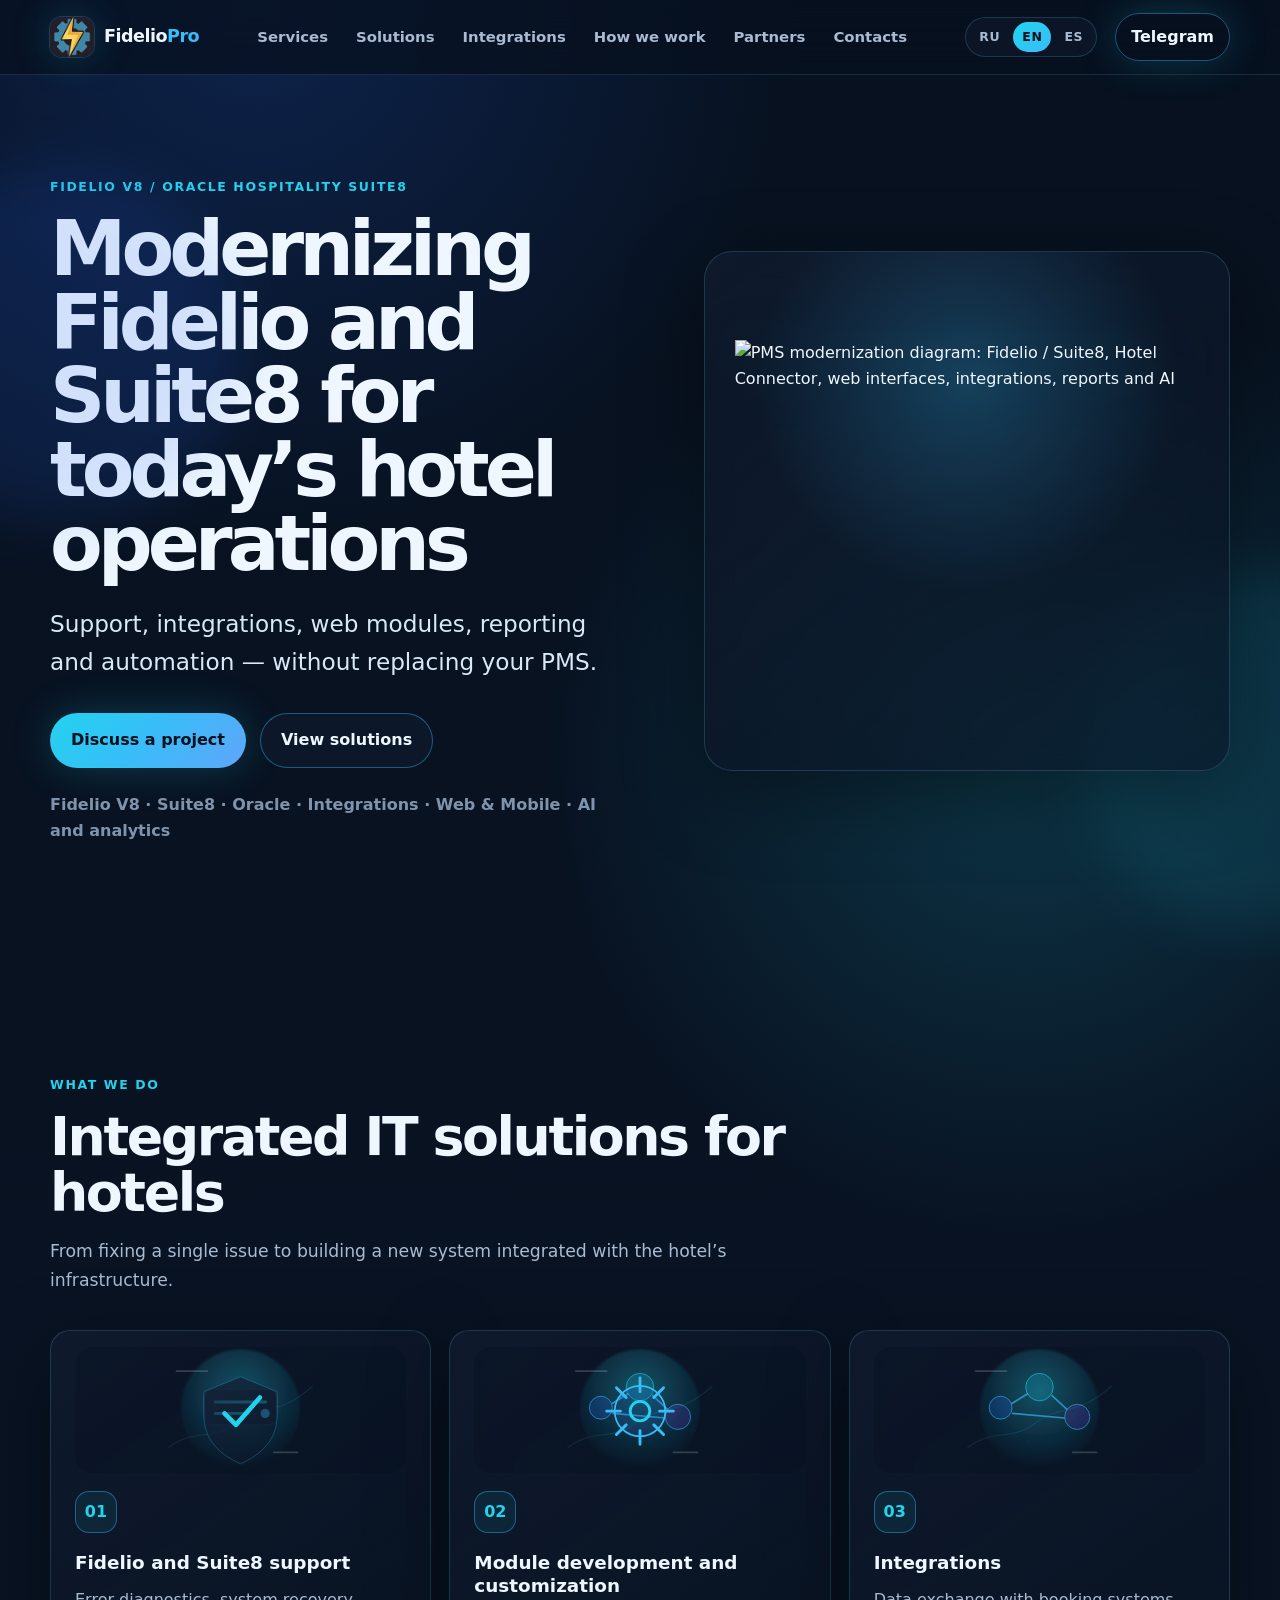
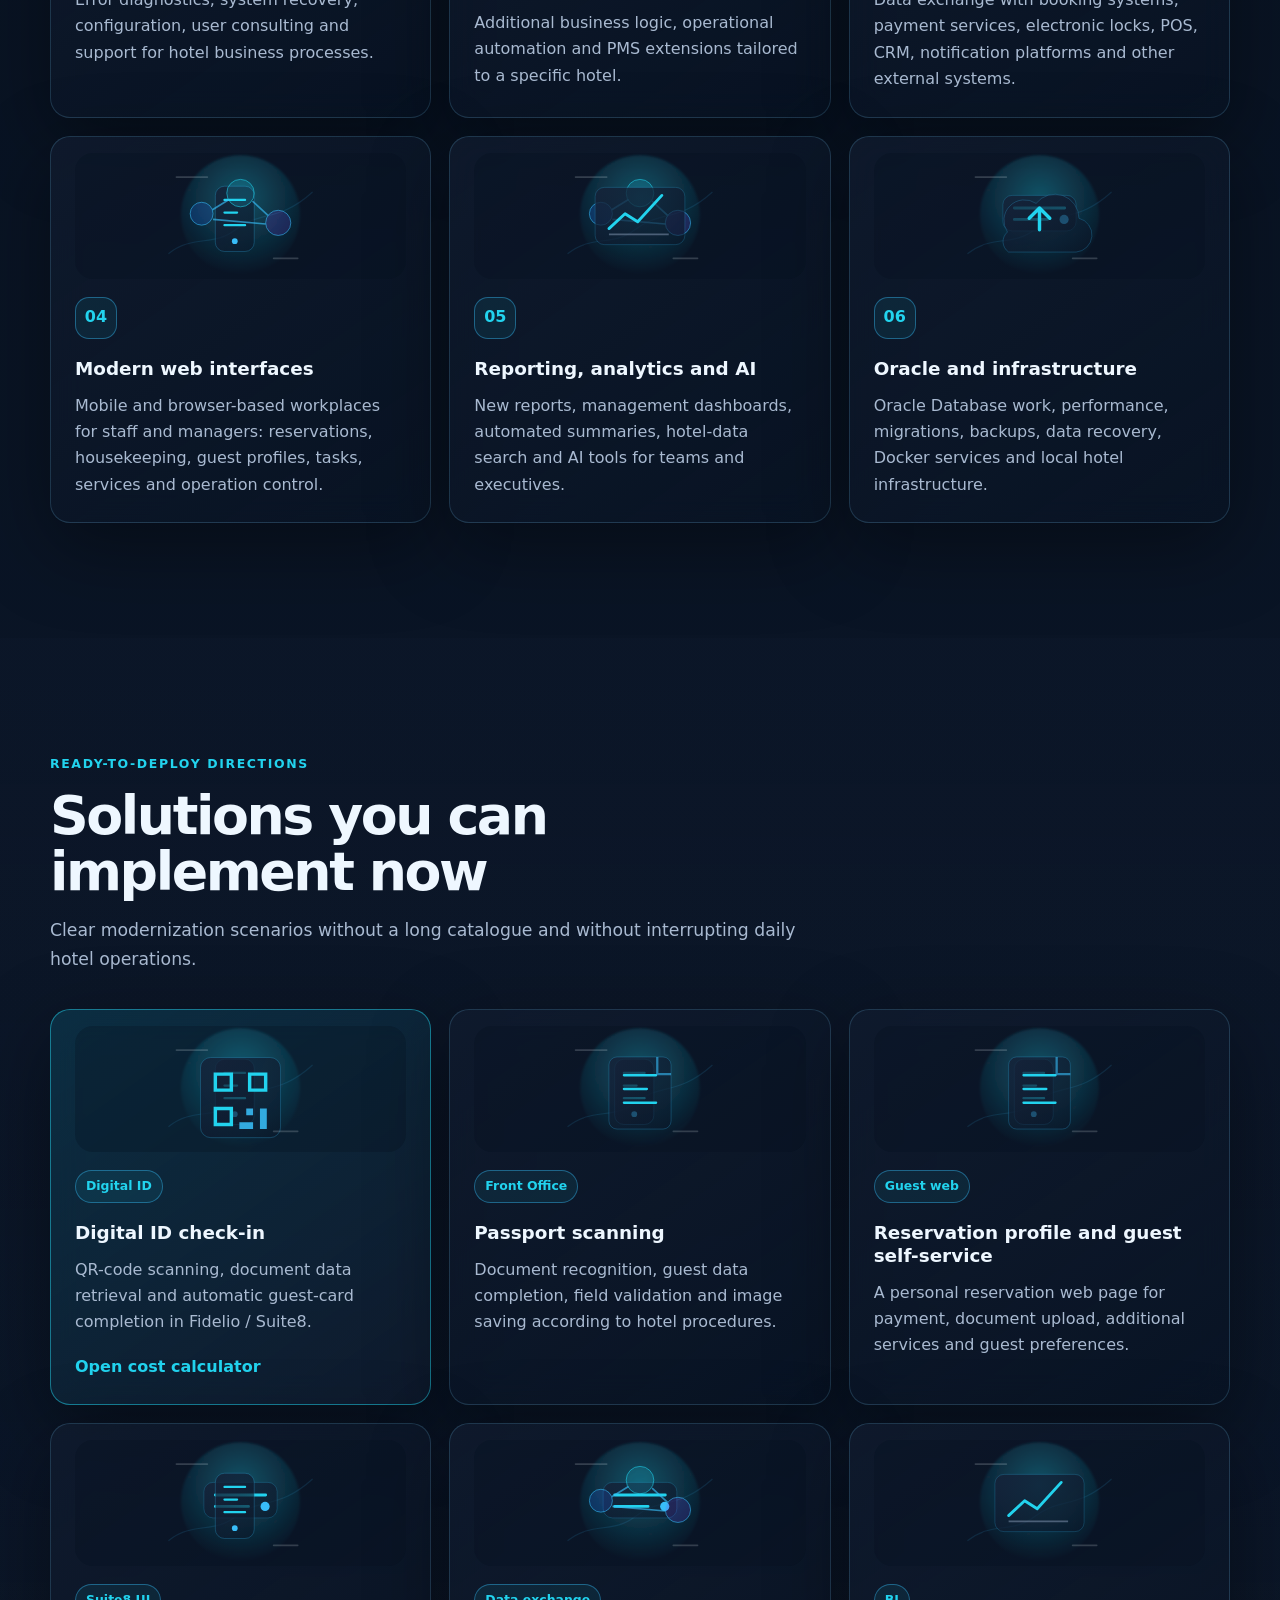
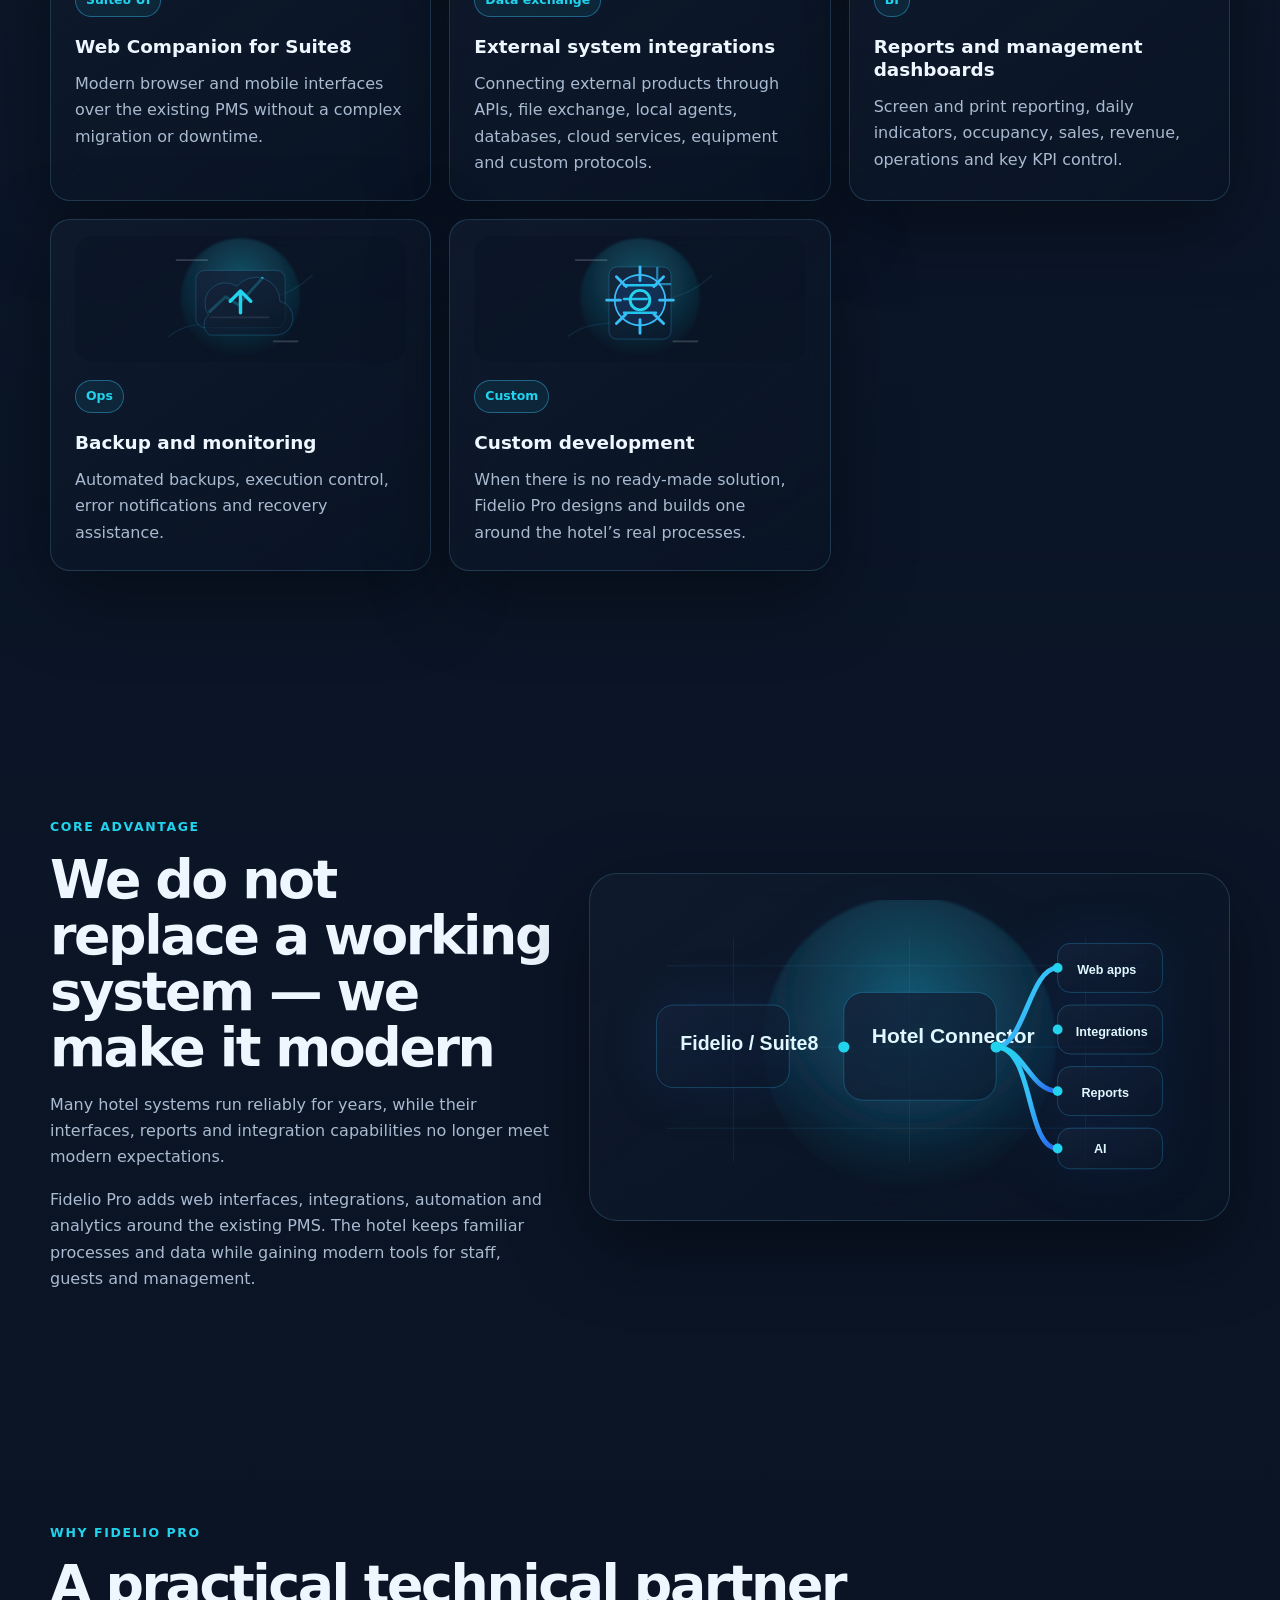
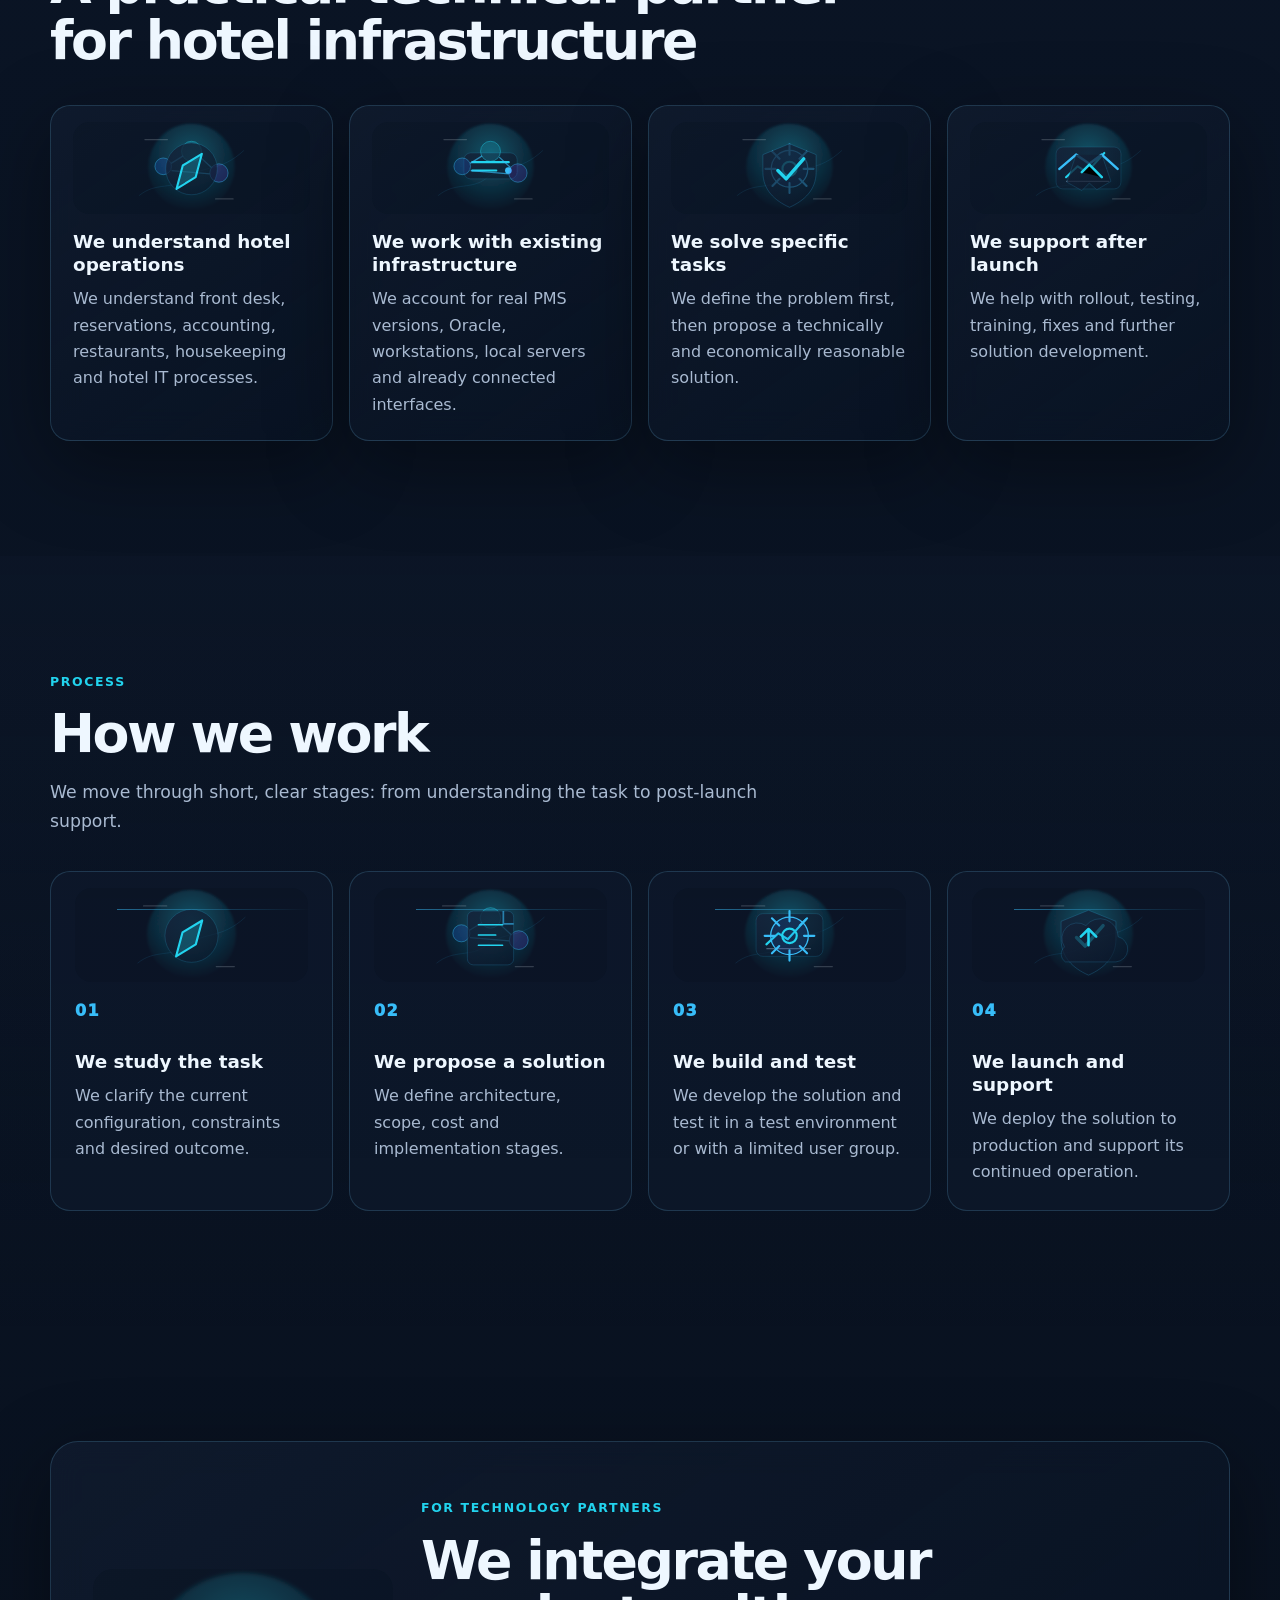
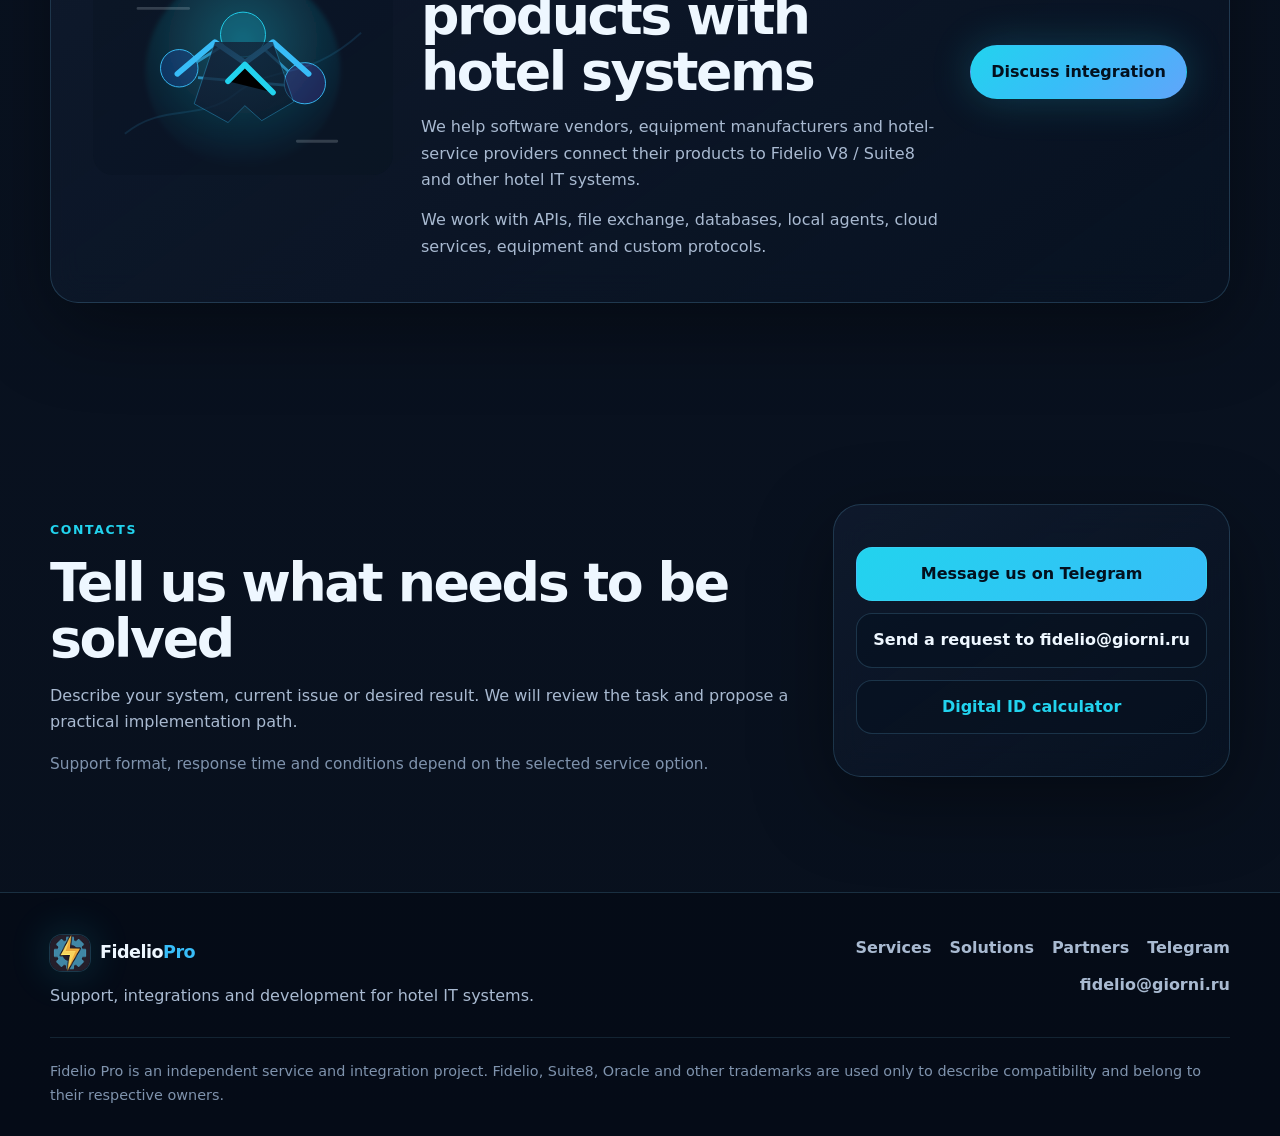
==== static/website/en/index.html @ 7b5b690b "Release landing page v2" ====
<!DOCTYPE html>
<html lang="en">
<head>
  <meta charset="UTF-8" />
  <meta name="viewport" content="width=device-width, initial-scale=1.0" />
  <title>Fidelio Pro — Fidelio V8 and Suite8 Support, Integrations and Development</title>
  <meta name="description" content="Support and modernization for Fidelio V8 and Suite8: integrations, web modules, reporting, automation, Oracle, backups and AI solutions for hotels." />
  <meta name="theme-color" content="#07111f" />
  <meta property="og:type" content="website" />
  <meta property="og:title" content="Fidelio Pro — Fidelio V8 and Suite8 Support, Integrations and Development" />
  <meta property="og:description" content="Modernizing Fidelio and Suite8 for today’s hotel operations without replacing your PMS." />
  <meta property="og:url" content="https://fidelio.pro/en/" />
  <meta property="og:locale" content="en_US" />
  <link rel="canonical" href="https://fidelio.pro/en/" />
  <link rel="alternate" hreflang="ru" href="https://fidelio.pro/ru/" />
  <link rel="alternate" hreflang="en" href="https://fidelio.pro/en/" />
  <link rel="alternate" hreflang="es" href="https://fidelio.pro/es/" />
  <link rel="alternate" hreflang="x-default" href="https://fidelio.pro/" />
  <link rel="shortcut icon" href="../img/favicon.ico" type="image/x-icon" />
  <link rel="icon" href="../images/logo-100x89.png" type="image/png" />
  <link rel="stylesheet" href="../css/landing-v2.css" />
</head>
<body>
  <a class="skip-link" href="#main">Skip to content</a>

  <header class="site-header" data-site-header>
    <div class="container header-inner">
      <a class="brand" href="#top" aria-label="Fidelio Pro — go to hero section">
        <img class="brand-logo" src="../images/logo-100x89.png" alt="Fidelio Pro" width="44" height="40" />
        <span class="brand-text">Fidelio<span>Pro</span></span>
      </a>
      <button class="nav-toggle" type="button" aria-label="Open menu" aria-expanded="false" aria-controls="main-nav" data-nav-toggle>
        <span></span><span></span><span></span>
      </button>
      <nav class="main-nav" id="main-nav" data-main-nav aria-label="Main navigation">
        <a href="#services">Services</a>
        <a href="#solutions">Solutions</a>
        <a href="#integrations">Integrations</a>
        <a href="#workflow">How we work</a>
        <a href="#partners">Partners</a>
        <a href="#contacts">Contacts</a>
      </nav>
      <nav class="language-switcher" aria-label="Language selection"><a href="../ru/" hreflang="ru" lang="ru">RU</a><a href="../en/" hreflang="en" lang="en" aria-current="page">EN</a><a href="../es/" hreflang="es" lang="es">ES</a></nav>
      <a class="header-cta" href="https://t.me/fideliopro" target="_blank" rel="noopener">Telegram</a>
    </div>
  </header>

  <main id="main">
    <section class="hero section" id="top" aria-labelledby="hero-title">
      <div class="hero-orb hero-orb-a" aria-hidden="true"></div>
      <div class="hero-orb hero-orb-b" aria-hidden="true"></div>
      <div class="container hero-grid">
        <div class="hero-copy">
          <p class="eyebrow">Fidelio V8 / Oracle Hospitality Suite8</p>
          <h1 id="hero-title">Modernizing Fidelio and Suite8 for today’s hotel operations</h1>
          <p class="hero-subtitle">Support, integrations, web modules, reporting and automation — without replacing your PMS.</p>
          <div class="hero-actions" aria-label="Discuss a project">
            <a class="btn btn-primary" href="#contacts">Discuss a project</a>
            <a class="btn btn-secondary" href="#solutions">View solutions</a>
          </div>
          <p class="hero-stack">Fidelio V8 · Suite8 · Oracle · Integrations · Web &amp; Mobile · AI and analytics</p>
        </div>
        <div class="hero-panel visual-panel">
          <img class="hero-illustration" src="../images/landing-v2/hero-system.svg" alt="PMS modernization diagram: Fidelio / Suite8, Hotel Connector, web interfaces, integrations, reports and AI" width="760" height="560" decoding="async" fetchpriority="high" />
        </div>
      </div>
    </section>

    <section class="section" id="services" aria-labelledby="services-title">
      <div class="container">
        <div class="section-heading">
          <p class="eyebrow">What we do</p>
          <h2 id="services-title">Integrated IT solutions for hotels</h2>
          <p>From fixing a single issue to building a new system integrated with the hotel’s infrastructure.</p>
        </div>
        <div class="card-grid services-grid">
          <article class="card"><img class="card-visual" src="../images/landing-v2/service-support.svg" alt="Fidelio / Suite8 diagnostics and support" width="320" height="220" loading="lazy" decoding="async" /><span class="card-icon">01</span><h3>Fidelio and Suite8 support</h3><p>Error diagnostics, system recovery, configuration, user consulting and support for hotel business processes.</p></article>
          <article class="card"><img class="card-visual" src="../images/landing-v2/service-modules.svg" alt="Additional business logic and automation" width="320" height="220" loading="lazy" decoding="async" /><span class="card-icon">02</span><h3>Module development and customization</h3><p>Additional business logic, operational automation and PMS extensions tailored to a specific hotel.</p></article>
          <article class="card"><img class="card-visual" src="../images/landing-v2/service-integrations.svg" alt="Data exchange with external systems" width="320" height="220" loading="lazy" decoding="async" /><span class="card-icon">03</span><h3>Integrations</h3><p>Data exchange with booking systems, payment services, electronic locks, POS, CRM, notification platforms and other external systems.</p></article>
          <article class="card"><img class="card-visual" src="../images/landing-v2/service-web-interfaces.svg" alt="Mobile and browser-based workplaces" width="320" height="220" loading="lazy" decoding="async" /><span class="card-icon">04</span><h3>Modern web interfaces</h3><p>Mobile and browser-based workplaces for staff and managers: reservations, housekeeping, guest profiles, tasks, services and operation control.</p></article>
          <article class="card"><img class="card-visual" src="../images/landing-v2/service-analytics-ai.svg" alt="Dashboards and AI tools" width="320" height="220" loading="lazy" decoding="async" /><span class="card-icon">05</span><h3>Reporting, analytics and AI</h3><p>New reports, management dashboards, automated summaries, hotel-data search and AI tools for teams and executives.</p></article>
          <article class="card"><img class="card-visual" src="../images/landing-v2/service-oracle-infra.svg" alt="Oracle Database, backup and infrastructure" width="320" height="220" loading="lazy" decoding="async" /><span class="card-icon">06</span><h3>Oracle and infrastructure</h3><p>Oracle Database work, performance, migrations, backups, data recovery, Docker services and local hotel infrastructure.</p></article>
        </div>
      </div>
    </section>

    <section class="section section-alt" id="solutions" aria-labelledby="solutions-title">
      <div class="container">
        <div class="section-heading">
          <p class="eyebrow">Ready-to-deploy directions</p>
          <h2 id="solutions-title">Solutions you can implement now</h2>
          <p>Clear modernization scenarios without a long catalogue and without interrupting daily hotel operations.</p>
        </div>
        <div class="card-grid solutions-grid">
          <article class="card solution featured"><img class="card-visual" src="../images/landing-v2/solution-digital-id.svg" alt="Digital ID check-in via QR code" width="320" height="220" loading="lazy" decoding="async" /><span class="pill">Digital ID</span><h3>Digital ID check-in</h3><p>QR-code scanning, document data retrieval and automatic guest-card completion in Fidelio / Suite8.</p><a class="card-link" href="../digital-id-calculator.html">Open cost calculator</a></article>
          <article class="card solution"><img class="card-visual" src="../images/landing-v2/solution-passport-scan.svg" alt="Guest document scanning and recognition" width="320" height="220" loading="lazy" decoding="async" /><span class="pill">Front Office</span><h3>Passport scanning</h3><p>Document recognition, guest data completion, field validation and image saving according to hotel procedures.</p></article>
          <article class="card solution"><img class="card-visual" src="../images/landing-v2/solution-reservation-profile.svg" alt="Reservation profile and guest self-service" width="320" height="220" loading="lazy" decoding="async" /><span class="pill">Guest web</span><h3>Reservation profile and guest self-service</h3><p>A personal reservation web page for payment, document upload, additional services and guest preferences.</p></article>
          <article class="card solution"><img class="card-visual" src="../images/landing-v2/solution-web-companion.svg" alt="Web Companion over the existing PMS" width="320" height="220" loading="lazy" decoding="async" /><span class="pill">Suite8 UI</span><h3>Web Companion for Suite8</h3><p>Modern browser and mobile interfaces over the existing PMS without a complex migration or downtime.</p></article>
          <article class="card solution" id="integrations"><img class="card-visual" src="../images/landing-v2/solution-integrations.svg" alt="Integration hub for external systems" width="320" height="220" loading="lazy" decoding="async" /><span class="pill">Data exchange</span><h3>External system integrations</h3><p>Connecting external products through APIs, file exchange, local agents, databases, cloud services, equipment and custom protocols.</p></article>
          <article class="card solution"><img class="card-visual" src="../images/landing-v2/solution-reports-dashboards.svg" alt="Reports and management dashboards" width="320" height="220" loading="lazy" decoding="async" /><span class="pill">BI</span><h3>Reports and management dashboards</h3><p>Screen and print reporting, daily indicators, occupancy, sales, revenue, operations and key KPI control.</p></article>
          <article class="card solution"><img class="card-visual" src="../images/landing-v2/solution-backup-monitoring.svg" alt="Backup and monitoring" width="320" height="220" loading="lazy" decoding="async" /><span class="pill">Ops</span><h3>Backup and monitoring</h3><p>Automated backups, execution control, error notifications and recovery assistance.</p></article>
          <article class="card solution"><img class="card-visual" src="../images/landing-v2/solution-custom-development.svg" alt="Custom development for hotel workflows" width="320" height="220" loading="lazy" decoding="async" /><span class="pill">Custom</span><h3>Custom development</h3><p>When there is no ready-made solution, Fidelio Pro designs and builds one around the hotel’s real processes.</p></article>
        </div>
      </div>
    </section>

    <section class="section architecture" aria-labelledby="architecture-title">
      <div class="container architecture-grid">
        <div>
          <p class="eyebrow">Core advantage</p>
          <h2 id="architecture-title">We do not replace a working system — we make it modern</h2>
          <p>Many hotel systems run reliably for years, while their interfaces, reports and integration capabilities no longer meet modern expectations.</p>
          <p>Fidelio Pro adds web interfaces, integrations, automation and analytics around the existing PMS. The hotel keeps familiar processes and data while gaining modern tools for staff, guests and management.</p>
        </div>
        <div class="architecture-flow visual-panel">
          <img class="architecture-illustration" src="../images/landing-v2/architecture-modernization.svg" alt="Architecture: Fidelio / Suite8 → Hotel Connector → web applications, integrations, reports and AI" width="840" height="420" loading="lazy" decoding="async" />
        </div>
      </div>
    </section>

    <section class="section" id="why" aria-labelledby="why-title">
      <div class="container">
        <div class="section-heading compact"><p class="eyebrow">Why Fidelio Pro</p><h2 id="why-title">A practical technical partner for hotel infrastructure</h2></div>
        <div class="quad-grid">
          <article class="mini-card"><img class="mini-card-visual" src="../images/landing-v2/advantage-hospitality-processes.svg" alt="Knowledge of hotel operations" width="320" height="220" loading="lazy" decoding="async" /><h3>We understand hotel operations</h3><p>We understand front desk, reservations, accounting, restaurants, housekeeping and hotel IT processes.</p></article>
          <article class="mini-card"><img class="mini-card-visual" src="../images/landing-v2/advantage-existing-infrastructure.svg" alt="Work with existing infrastructure" width="320" height="220" loading="lazy" decoding="async" /><h3>We work with existing infrastructure</h3><p>We account for real PMS versions, Oracle, workstations, local servers and already connected interfaces.</p></article>
          <article class="mini-card"><img class="mini-card-visual" src="../images/landing-v2/advantage-practical-solutions.svg" alt="Practical technical solutions" width="320" height="220" loading="lazy" decoding="async" /><h3>We solve specific tasks</h3><p>We define the problem first, then propose a technically and economically reasonable solution.</p></article>
          <article class="mini-card"><img class="mini-card-visual" src="../images/landing-v2/advantage-after-launch-support.svg" alt="Post-launch support" width="320" height="220" loading="lazy" decoding="async" /><h3>We support after launch</h3><p>We help with rollout, testing, training, fixes and further solution development.</p></article>
        </div>
      </div>
    </section>

    <section class="section section-alt" id="workflow" aria-labelledby="workflow-title">
      <div class="container">
        <div class="section-heading"><p class="eyebrow">Process</p><h2 id="workflow-title">How we work</h2><p>We move through short, clear stages: from understanding the task to post-launch support.</p></div>
        <ol class="steps-list">
          <li><img class="step-visual" src="../images/landing-v2/workflow-discovery.svg" alt="Discovery and constraints review" width="320" height="220" loading="lazy" decoding="async" /><span>01</span><h3>We study the task</h3><p>We clarify the current configuration, constraints and desired outcome.</p></li>
          <li><img class="step-visual" src="../images/landing-v2/workflow-solution-design.svg" alt="Architecture and proposal preparation" width="320" height="220" loading="lazy" decoding="async" /><span>02</span><h3>We propose a solution</h3><p>We define architecture, scope, cost and implementation stages.</p></li>
          <li><img class="step-visual" src="../images/landing-v2/workflow-development-testing.svg" alt="Solution development and testing" width="320" height="220" loading="lazy" decoding="async" /><span>03</span><h3>We build and test</h3><p>We develop the solution and test it in a test environment or with a limited user group.</p></li>
          <li><img class="step-visual" src="../images/landing-v2/workflow-launch-support.svg" alt="Launch and continued support" width="320" height="220" loading="lazy" decoding="async" /><span>04</span><h3>We launch and support</h3><p>We deploy the solution to production and support its continued operation.</p></li>
        </ol>
      </div>
    </section>

    <section class="section partners" id="partners" aria-labelledby="partners-title">
      <div class="container partners-card">
        <img class="partners-visual" src="../images/landing-v2/partners-integration.svg" alt="Partner product integration with hotel systems" width="320" height="220" loading="lazy" decoding="async" />
        <div>
          <p class="eyebrow">For technology partners</p>
          <h2 id="partners-title">We integrate your products with hotel systems</h2>
          <p>We help software vendors, equipment manufacturers and hotel-service providers connect their products to Fidelio V8 / Suite8 and other hotel IT systems.</p>
          <p>We work with APIs, file exchange, databases, local agents, cloud services, equipment and custom protocols.</p>
        </div>
        <a class="btn btn-primary" href="#contacts">Discuss integration</a>
      </div>
    </section>

    <section class="section final-cta" id="contacts" aria-labelledby="contacts-title">
      <div class="container contact-grid">
        <div>
          <p class="eyebrow">Contacts</p>
          <h2 id="contacts-title">Tell us what needs to be solved</h2>
          <p>Describe your system, current issue or desired result. We will review the task and propose a practical implementation path.</p>
          <p class="support-note">Support format, response time and conditions depend on the selected service option.</p>
        </div>
        <div class="contact-card" aria-label="Contacts">
          <a class="contact-link primary" href="https://t.me/fideliopro" target="_blank" rel="noopener">Message us on Telegram</a>
          <a class="contact-link" href="mailto:fidelio@giorni.ru">Send a request to fidelio@giorni.ru</a>
          <a class="contact-link muted" href="../digital-id-calculator.html">Digital ID calculator</a>
        </div>
      </div>
    </section>
  </main>

  <footer class="site-footer">
    <div class="container footer-grid">
      <div>
        <a class="brand footer-brand" href="#top" aria-label="Fidelio Pro — go to hero section">
          <img class="brand-logo" src="../images/logo-100x89.png" alt="Fidelio Pro" width="40" height="36" />
          <span class="brand-text">Fidelio<span>Pro</span></span>
        </a>
        <p>Support, integrations and development for hotel IT systems.</p>
      </div>
      <div class="footer-links">
        <a href="#services">Services</a>
        <a href="#solutions">Solutions</a>
        <a href="#partners">Partners</a>
        <a href="https://t.me/fideliopro" target="_blank" rel="noopener">Telegram</a>
        <a href="mailto:fidelio@giorni.ru">fidelio@giorni.ru</a>
      </div>
    </div>
    <div class="container legal">
      <p>Fidelio Pro is an independent service and integration project. Fidelio, Suite8, Oracle and other trademarks are used only to describe compatibility and belong to their respective owners.</p>
    </div>
  </footer>

  <script src="../js/landing-v2.js" defer></script>
</body>
</html>
---- static/website/css/landing-v2.css ----
/* Fidelio Pro Landing V2 dark corporate design system.
   Usage: link css/landing-v2.css from static/website/index.html; use .section, .card, .btn and header classes for the RU landing; pair with js/landing-v2.js only for mobile navigation state. */
:root {
  --bg: #07111f;
  --bg-2: #0b1628;
  --bg-3: #101b2e;
  --surface: rgba(16, 27, 46, 0.76);
  --surface-strong: rgba(21, 35, 58, 0.92);
  --line: rgba(125, 211, 252, 0.18);
  --line-strong: rgba(56, 189, 248, 0.42);
  --text: #eef7ff;
  --muted: #a9bad1;
  --muted-2: #7f93ad;
  --cyan: #38bdf8;
  --teal: #22d3ee;
  --blue: #2563eb;
  --violet: #7c3aed;
  --shadow: 0 24px 80px rgba(0, 0, 0, 0.38);
  --glow: 0 0 42px rgba(34, 211, 238, 0.22);
  --radius-lg: 28px;
  --radius-md: 20px;
  --radius-sm: 14px;
  --container: 1180px;
  color-scheme: dark;
}

* { box-sizing: border-box; }
html { scroll-behavior: smooth; overflow-x: hidden; }
body {
  margin: 0;
  min-width: 320px;
  overflow-x: hidden;
  font-family: Inter, ui-sans-serif, system-ui, -apple-system, BlinkMacSystemFont, "Segoe UI", sans-serif;
  color: var(--text);
  background:
    radial-gradient(circle at 20% 0%, rgba(37, 99, 235, 0.22), transparent 34rem),
    radial-gradient(circle at 80% 10%, rgba(34, 211, 238, 0.18), transparent 30rem),
    linear-gradient(180deg, var(--bg) 0%, var(--bg-2) 44%, #08101d 100%);
  line-height: 1.65;
}
body.nav-open { overflow: hidden; }
a { color: inherit; }
img { max-width: 100%; height: auto; }
.container { width: min(100% - 32px, var(--container)); margin-inline: auto; }
.skip-link { position: absolute; left: 16px; top: -80px; z-index: 100; padding: 10px 14px; border-radius: 10px; background: var(--cyan); color: #06111f; font-weight: 800; transition: top .2s ease; }
.skip-link:focus { top: 14px; }

.site-header {
  position: sticky; top: 0; z-index: 50;
  border-bottom: 1px solid rgba(125, 211, 252, 0.14);
  background: rgba(7, 17, 31, 0.76);
  backdrop-filter: blur(18px);
}
.header-inner { min-height: 74px; display: flex; align-items: center; gap: 18px; }
.brand { display: inline-flex; align-items: center; gap: 10px; text-decoration: none; min-width: max-content; }
.brand-logo { border-radius: 12px; object-fit: cover; box-shadow: 0 0 0 1px var(--line), var(--glow); }
.brand-text { font-weight: 900; letter-spacing: -0.03em; font-size: 1.1rem; }
.brand-text span { color: var(--cyan); }
.main-nav { display: flex; align-items: center; justify-content: center; gap: 6px; flex: 1; }
.main-nav a { padding: 9px 11px; border-radius: 999px; color: var(--muted); text-decoration: none; font-size: .93rem; font-weight: 650; transition: color .2s ease, background .2s ease; }
.main-nav a:hover, .main-nav a:focus-visible { color: var(--text); background: rgba(56, 189, 248, .11); outline: none; }
.header-cta { padding: 10px 15px; border: 1px solid var(--line-strong); border-radius: 999px; text-decoration: none; color: var(--text); font-weight: 800; box-shadow: var(--glow); }

.language-switcher {
  display: inline-flex;
  align-items: center;
  gap: 4px;
  padding: 4px;
  border: 1px solid var(--line);
  border-radius: 999px;
  background: rgba(16, 27, 46, .58);
}
.language-switcher a {
  display: inline-flex;
  align-items: center;
  justify-content: center;
  min-width: 34px;
  min-height: 30px;
  padding: 5px 9px;
  border-radius: 999px;
  color: var(--muted);
  text-decoration: none;
  font-size: .78rem;
  font-weight: 900;
  letter-spacing: .05em;
}
.language-switcher a:hover,
.language-switcher a:focus-visible {
  color: var(--text);
  background: rgba(56, 189, 248, .12);
  outline: none;
}
.language-switcher a[aria-current="page"] {
  color: #03101e;
  background: linear-gradient(135deg, var(--teal), var(--cyan));
}

.nav-toggle { display: none; width: 44px; height: 44px; border: 1px solid var(--line); border-radius: 14px; background: rgba(16, 27, 46, .84); color: var(--text); padding: 10px; }
.nav-toggle span { display: block; height: 2px; margin: 5px 0; background: currentColor; border-radius: 2px; transition: transform .2s ease, opacity .2s ease; }
.nav-toggle[aria-expanded="true"] span:nth-child(1) { transform: translateY(7px) rotate(45deg); }
.nav-toggle[aria-expanded="true"] span:nth-child(2) { opacity: 0; }
.nav-toggle[aria-expanded="true"] span:nth-child(3) { transform: translateY(-7px) rotate(-45deg); }

.section { position: relative; padding: clamp(72px, 9vw, 128px) 0; }
.section-alt { background: linear-gradient(180deg, rgba(16, 27, 46, .32), rgba(7, 17, 31, .08)); }
.hero { min-height: calc(100vh - 74px); display: grid; align-items: center; padding-top: clamp(76px, 8vw, 132px); overflow: hidden; }
.hero-grid { display: grid; grid-template-columns: minmax(0, 1.05fr) minmax(320px, .95fr); gap: clamp(34px, 6vw, 72px); align-items: center; }
.hero-orb { position: absolute; width: 360px; height: 360px; border-radius: 50%; filter: blur(28px); opacity: .42; pointer-events: none; }
.hero-orb-a { top: 90px; left: -120px; background: rgba(37, 99, 235, .35); }
.hero-orb-b { right: -160px; bottom: 30px; background: rgba(34, 211, 238, .25); }
.eyebrow { margin: 0 0 14px; color: var(--teal); text-transform: uppercase; letter-spacing: .13em; font-size: .78rem; font-weight: 900; }
h1, h2, h3, p { overflow-wrap: anywhere; }
h1 { margin: 0; font-size: clamp(2.35rem, 6vw, 5.7rem); line-height: .96; letter-spacing: -0.065em; max-width: 850px; }
h2 { margin: 0; font-size: clamp(2rem, 4.2vw, 3.65rem); line-height: 1.04; letter-spacing: -0.045em; }
h3 { margin: 0; font-size: 1.15rem; line-height: 1.25; }
p { color: var(--muted); margin: 0; }
.hero-subtitle { margin-top: 24px; font-size: clamp(1.08rem, 2.1vw, 1.45rem); max-width: 760px; color: #d9e8f7; }
.hero-actions { display: flex; flex-wrap: wrap; gap: 14px; margin-top: 32px; }
.btn { display: inline-flex; align-items: center; justify-content: center; min-height: 50px; padding: 13px 20px; border-radius: 999px; border: 1px solid transparent; text-decoration: none; font-weight: 900; transition: transform .2s ease, border-color .2s ease, background .2s ease; }
.btn:hover, .btn:focus-visible { transform: translateY(-2px); outline: none; }
.btn-primary { color: #03101e; background: linear-gradient(135deg, var(--teal), var(--cyan) 48%, #60a5fa); box-shadow: var(--glow); }
.btn-secondary { color: var(--text); background: rgba(16, 27, 46, .66); border-color: var(--line-strong); }
.hero-stack { margin-top: 24px; color: var(--muted-2); font-weight: 700; }
.hero-panel, .card, .mini-card, .partners-card, .contact-card, .architecture-flow {
  border: 1px solid var(--line);
  background: linear-gradient(145deg, rgba(16, 27, 46, .84), rgba(8, 19, 35, .62));
  box-shadow: var(--shadow);
  backdrop-filter: blur(16px);
}
.hero-panel { position: relative; border-radius: var(--radius-lg); padding: clamp(20px, 3vw, 30px); min-height: 520px; display: grid; align-content: center; gap: 18px; overflow: hidden; }
.hero-panel::before { content: ""; position: absolute; inset: -1px; background: radial-gradient(circle at 50% 25%, rgba(56, 189, 248, .24), transparent 45%); pointer-events: none; }
.system-card, .system-grid { position: relative; z-index: 1; }
.system-card { padding: 22px; border-radius: 22px; border: 1px solid rgba(125, 211, 252, .2); background: rgba(7, 17, 31, .66); }
.system-card strong { display: block; font-size: 1.35rem; }
.system-card small { color: var(--muted); }
.system-label { display: block; margin-bottom: 6px; color: var(--teal); font-size: .75rem; text-transform: uppercase; letter-spacing: .12em; font-weight: 900; }
.connector-line { width: 2px; height: 36px; margin: -6px auto; background: linear-gradient(var(--cyan), transparent); }
.system-grid { display: grid; grid-template-columns: repeat(2, minmax(0, 1fr)); gap: 12px; }
.system-grid div { padding: 15px; border-radius: 16px; background: rgba(56, 189, 248, .1); border: 1px solid rgba(56, 189, 248, .22); color: #dff7ff; font-weight: 800; }

.visual-panel { overflow: hidden; }
.hero-illustration, .architecture-illustration, .card-visual, .mini-card-visual, .step-visual, .partners-visual {
  display: block;
  width: 100%;
  object-fit: contain;
  pointer-events: none;
  user-select: none;
}
.hero-illustration { position: relative; z-index: 1; max-height: 560px; filter: drop-shadow(0 0 32px rgba(34, 211, 238, .16)); }
.card-visual { height: 126px; margin: -8px 0 18px; border-radius: 18px; background: rgba(7, 17, 31, .28); }
.mini-card-visual { height: 92px; margin: -6px 0 16px; border-radius: 16px; background: rgba(7, 17, 31, .24); }
.step-visual { height: 94px; margin: -8px 0 16px; border-radius: 16px; background: rgba(7, 17, 31, .22); }
.architecture-illustration { min-height: 260px; filter: drop-shadow(0 0 28px rgba(37, 99, 235, .14)); }
.partners-card { grid-template-columns: minmax(180px, 300px) 1fr auto; }
.partners-visual { max-width: 300px; border-radius: 20px; background: rgba(7, 17, 31, .25); }
.card-icon, .pill { position: relative; z-index: 1; }

.section-heading { max-width: 780px; margin-bottom: 36px; }
.section-heading p:not(.eyebrow) { margin-top: 16px; font-size: 1.08rem; }
.section-heading.compact { max-width: 860px; }
.card-grid { display: grid; grid-template-columns: repeat(3, minmax(0, 1fr)); gap: 18px; }
.card { border-radius: var(--radius-md); padding: 24px; min-height: 248px; transition: transform .2s ease, border-color .2s ease, box-shadow .2s ease; }
.card:hover { transform: translateY(-4px); border-color: var(--line-strong); box-shadow: var(--shadow), var(--glow); }
.card p { margin-top: 13px; }
.card-icon, .pill { display: inline-flex; align-items: center; justify-content: center; margin-bottom: 18px; border: 1px solid var(--line-strong); color: var(--teal); background: rgba(34, 211, 238, .08); font-weight: 900; }
.card-icon { width: 42px; height: 42px; border-radius: 14px; }
.pill { min-height: 30px; padding: 5px 10px; border-radius: 999px; font-size: .78rem; }
.solution.featured { border-color: rgba(34, 211, 238, .5); background: linear-gradient(145deg, rgba(14, 116, 144, .26), rgba(16, 27, 46, .82)); }
.card-link { display: inline-flex; margin-top: 18px; color: var(--teal); font-weight: 900; text-decoration: none; }
.card-link:hover, .card-link:focus-visible { text-decoration: underline; outline: none; }
.architecture-grid { display: grid; grid-template-columns: .88fr 1.12fr; gap: 36px; align-items: center; }
.architecture-grid p { margin-top: 16px; }
.architecture-flow { border-radius: var(--radius-lg); padding: 26px; display: grid; grid-template-columns: 1fr auto 1fr auto 1.25fr; gap: 12px; align-items: center; }
.architecture-flow.visual-panel { display: block; }
.flow-node, .flow-targets span { padding: 18px; border-radius: 18px; border: 1px solid rgba(125, 211, 252, .2); background: rgba(7, 17, 31, .66); font-weight: 900; text-align: center; }
.flow-node.accent { background: linear-gradient(135deg, rgba(34, 211, 238, .18), rgba(37, 99, 235, .2)); color: #e9fbff; }
.flow-arrow { color: var(--teal); font-size: 1.8rem; font-weight: 900; }
.flow-targets { display: grid; gap: 10px; }
.flow-targets span { padding: 12px; color: var(--muted); }
.quad-grid { display: grid; grid-template-columns: repeat(4, minmax(0, 1fr)); gap: 16px; }
.mini-card { border-radius: var(--radius-md); padding: 22px; }
.mini-card p { margin-top: 10px; }
.steps-list { list-style: none; margin: 0; padding: 0; display: grid; grid-template-columns: repeat(4, minmax(0, 1fr)); gap: 16px; counter-reset: step; }
.steps-list li { position: relative; padding: 24px; border-radius: var(--radius-md); background: rgba(16, 27, 46, .62); border: 1px solid var(--line); }
.steps-list span { display: inline-flex; margin-bottom: 26px; color: var(--cyan); font-weight: 950; letter-spacing: .08em; }
.steps-list li::before { content: ""; position: absolute; top: 37px; left: 66px; right: 22px; height: 1px; background: linear-gradient(90deg, rgba(56,189,248,.5), transparent); }
.steps-list p { margin-top: 10px; }
.partners-card, .contact-grid { display: grid; grid-template-columns: 1fr auto; gap: 28px; align-items: center; }
.partners-card { border-radius: var(--radius-lg); padding: clamp(24px, 4vw, 42px); grid-template-columns: minmax(180px, 300px) 1fr auto; }
.partners-card p { margin-top: 14px; max-width: 760px; }
.final-cta { padding-top: 86px; }
.contact-grid { align-items: stretch; }
.contact-grid > div:first-child p { margin-top: 16px; max-width: 760px; }
.support-note { color: var(--muted-2); font-size: .96rem; }
.contact-card { min-width: min(430px, 100%); border-radius: var(--radius-lg); padding: 22px; display: grid; gap: 12px; align-content: center; }
.contact-link { display: flex; align-items: center; justify-content: center; min-height: 50px; padding: 13px 16px; border-radius: 16px; border: 1px solid var(--line); background: rgba(7, 17, 31, .55); color: var(--text); text-decoration: none; font-weight: 900; text-align: center; }
.contact-link.primary { color: #03101e; background: linear-gradient(135deg, var(--teal), var(--cyan)); }
.contact-link.muted { color: var(--teal); }
.contact-link:hover, .contact-link:focus-visible { border-color: var(--line-strong); outline: none; }
.site-footer { border-top: 1px solid var(--line); padding: 42px 0 28px; background: rgba(4, 10, 20, .66); }
.footer-grid { display: grid; grid-template-columns: 1fr auto; gap: 28px; align-items: start; }
.footer-brand { margin-bottom: 12px; }
.footer-links { display: flex; flex-wrap: wrap; justify-content: flex-end; gap: 10px 18px; max-width: 520px; }
.footer-links a { color: var(--muted); text-decoration: none; font-weight: 700; }
.footer-links a:hover, .footer-links a:focus-visible { color: var(--teal); outline: none; }
.legal { margin-top: 28px; padding-top: 22px; border-top: 1px solid rgba(125, 211, 252, .12); }
.legal p { font-size: .9rem; color: var(--muted-2); }

@media (max-width: 1060px) {
  .header-cta { display: none; }
  .main-nav a { padding-inline: 8px; font-size: .88rem; }
  .hero-grid, .architecture-grid, .contact-grid { grid-template-columns: 1fr; }
  .hero-panel { min-height: auto; }
  .card-grid { grid-template-columns: repeat(2, minmax(0, 1fr)); }
  .quad-grid, .steps-list { grid-template-columns: repeat(2, minmax(0, 1fr)); }
  .architecture-flow { grid-template-columns: 1fr; }
  .flow-arrow { transform: rotate(90deg); justify-self: center; }
  .partners-card { grid-template-columns: 1fr; }
  .partners-visual { max-width: 360px; }
}
@media (max-width: 820px) {
  .header-inner { justify-content: space-between; flex-wrap: wrap; gap: 10px; }
  .language-switcher { order: 3; width: 100%; justify-content: center; }
  .nav-toggle { display: inline-block; }
  .main-nav { position: fixed; top: 74px; left: 16px; right: 16px; display: grid; gap: 8px; padding: 16px; border: 1px solid var(--line); border-radius: 22px; background: rgba(7, 17, 31, .96); box-shadow: var(--shadow); transform: translateY(-12px); opacity: 0; pointer-events: none; transition: transform .2s ease, opacity .2s ease; }
  body.nav-open .main-nav { transform: translateY(0); opacity: 1; pointer-events: auto; }
  .main-nav a { padding: 13px 14px; border-radius: 14px; background: rgba(16, 27, 46, .62); }
  .hero { min-height: auto; }
}
@media (max-width: 620px) {
  .container { width: min(100% - 24px, var(--container)); }
  .section { padding: 62px 0; }
  .card-grid, .quad-grid, .steps-list, .system-grid { grid-template-columns: 1fr; }
  .card-visual { height: 112px; }
  .mini-card-visual, .step-visual { height: 88px; }
  .architecture-illustration { min-height: 0; }
  .partners-visual { max-width: 100%; }
  .card { min-height: auto; padding: 20px; }
  .hero-actions .btn { width: 100%; }
  .hero-panel, .partners-card, .contact-card, .architecture-flow { border-radius: 22px; }
  .footer-grid { grid-template-columns: 1fr; }
  .footer-links { justify-content: flex-start; }
}
@media (max-width: 380px) {
  .brand-text { font-size: 1rem; }
  .brand-logo { width: 38px; height: 35px; }
  .nav-toggle { width: 42px; height: 42px; }
  h1 { font-size: 2.18rem; }
}
@media (prefers-reduced-motion: reduce) {
  *, *::before, *::after { animation-duration: .01ms !important; animation-iteration-count: 1 !important; scroll-behavior: auto !important; transition-duration: .01ms !important; }
}
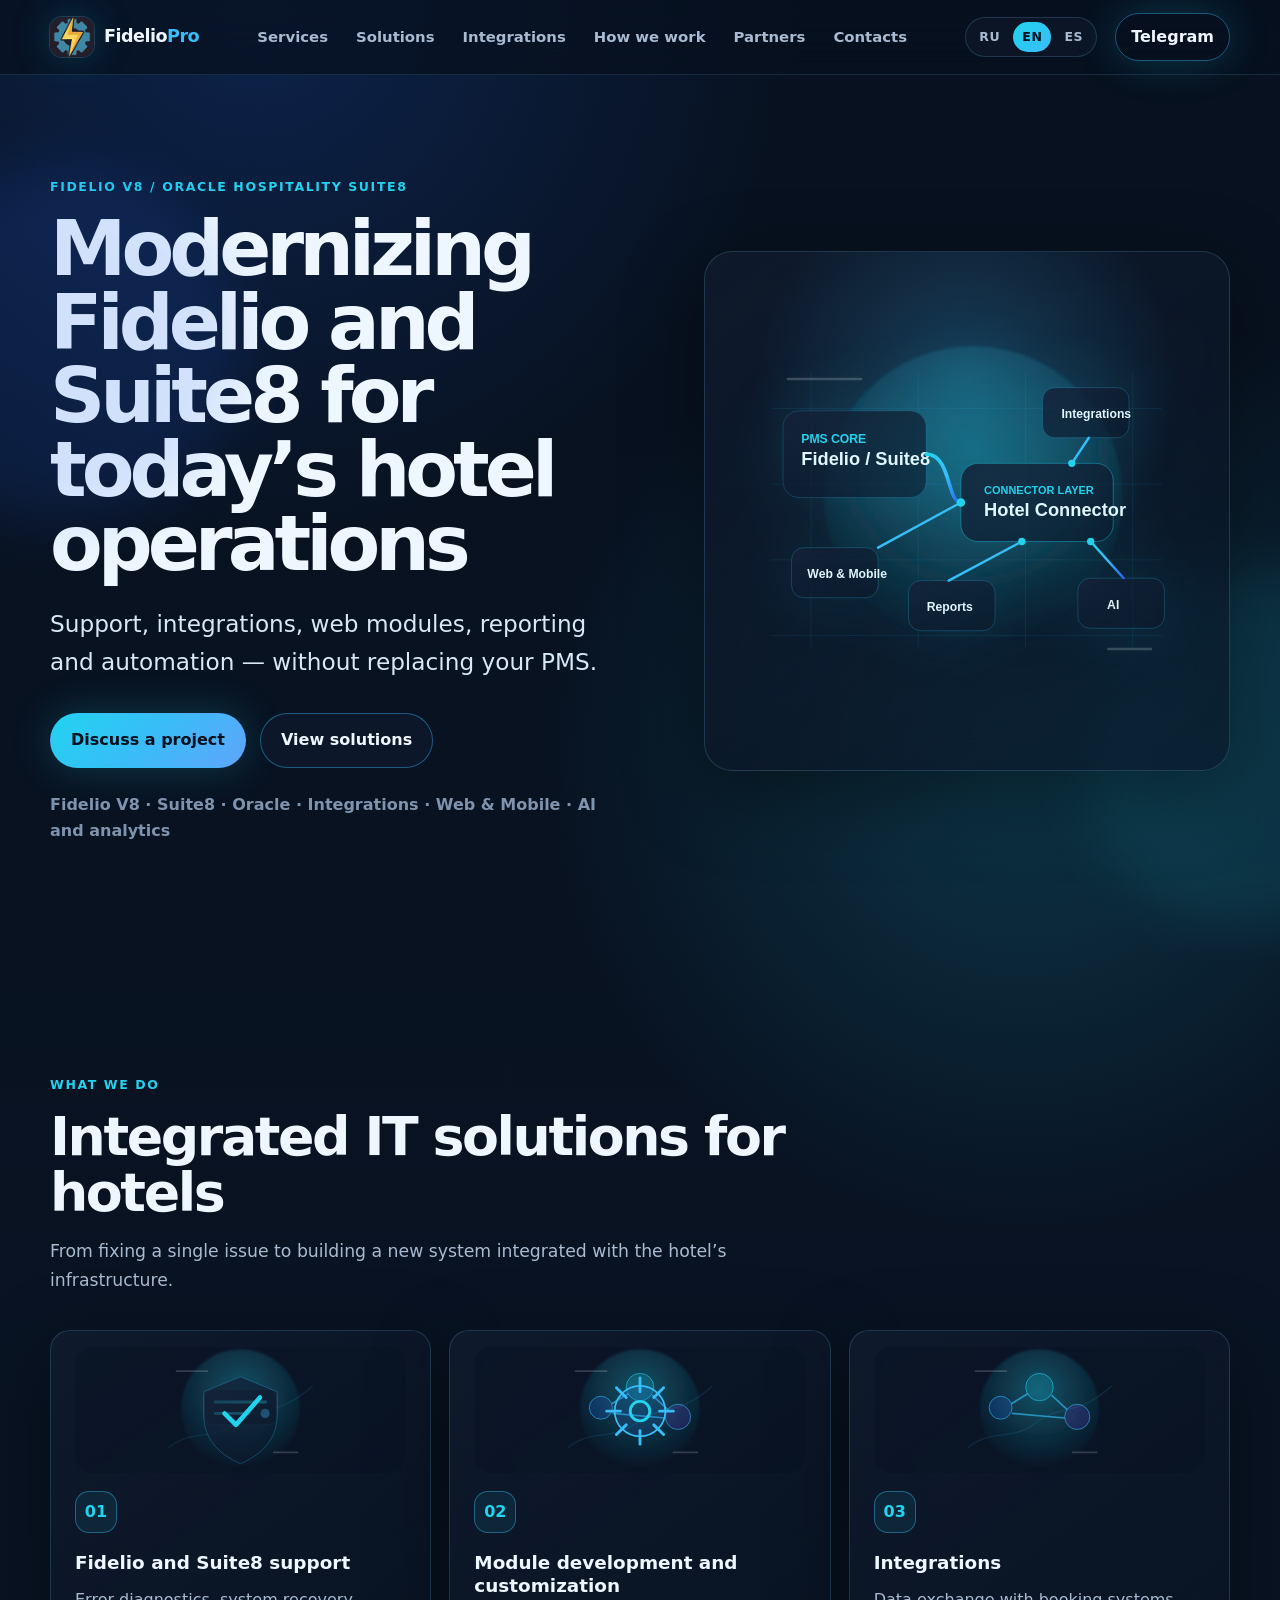
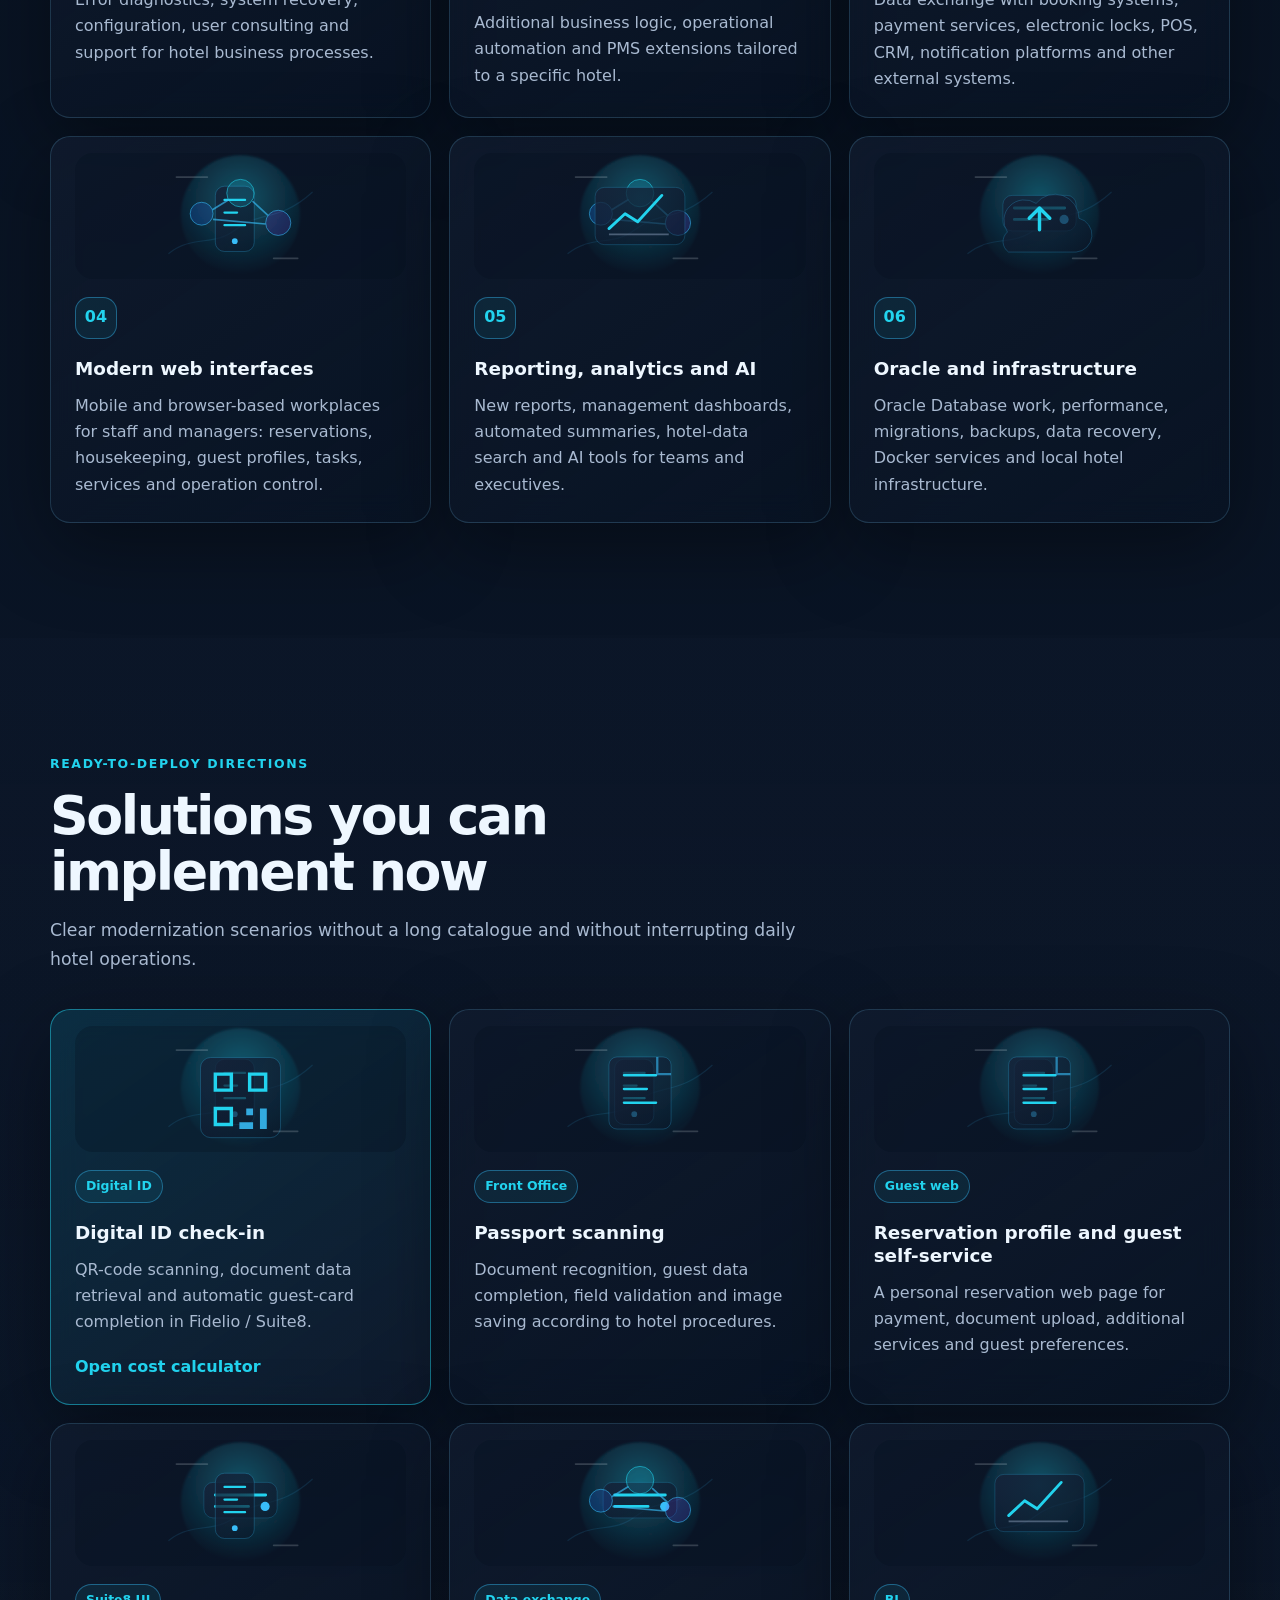
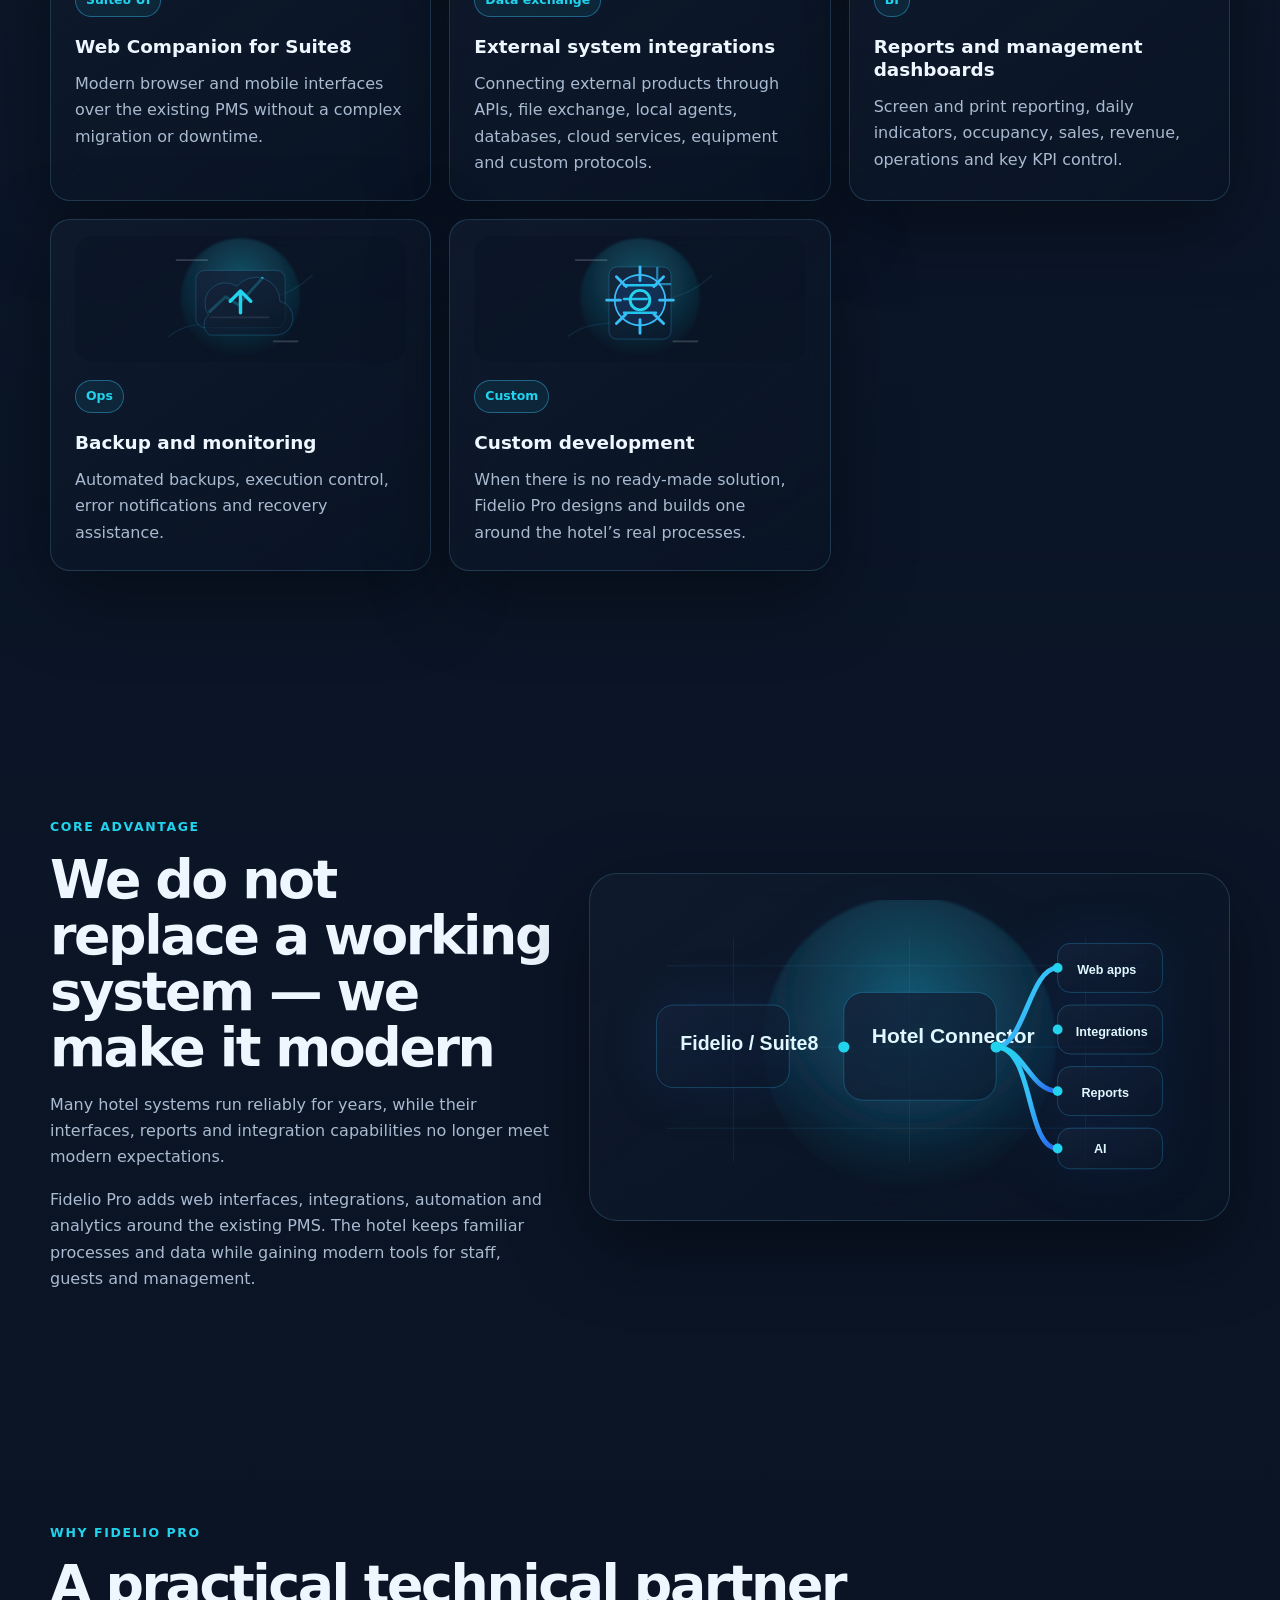
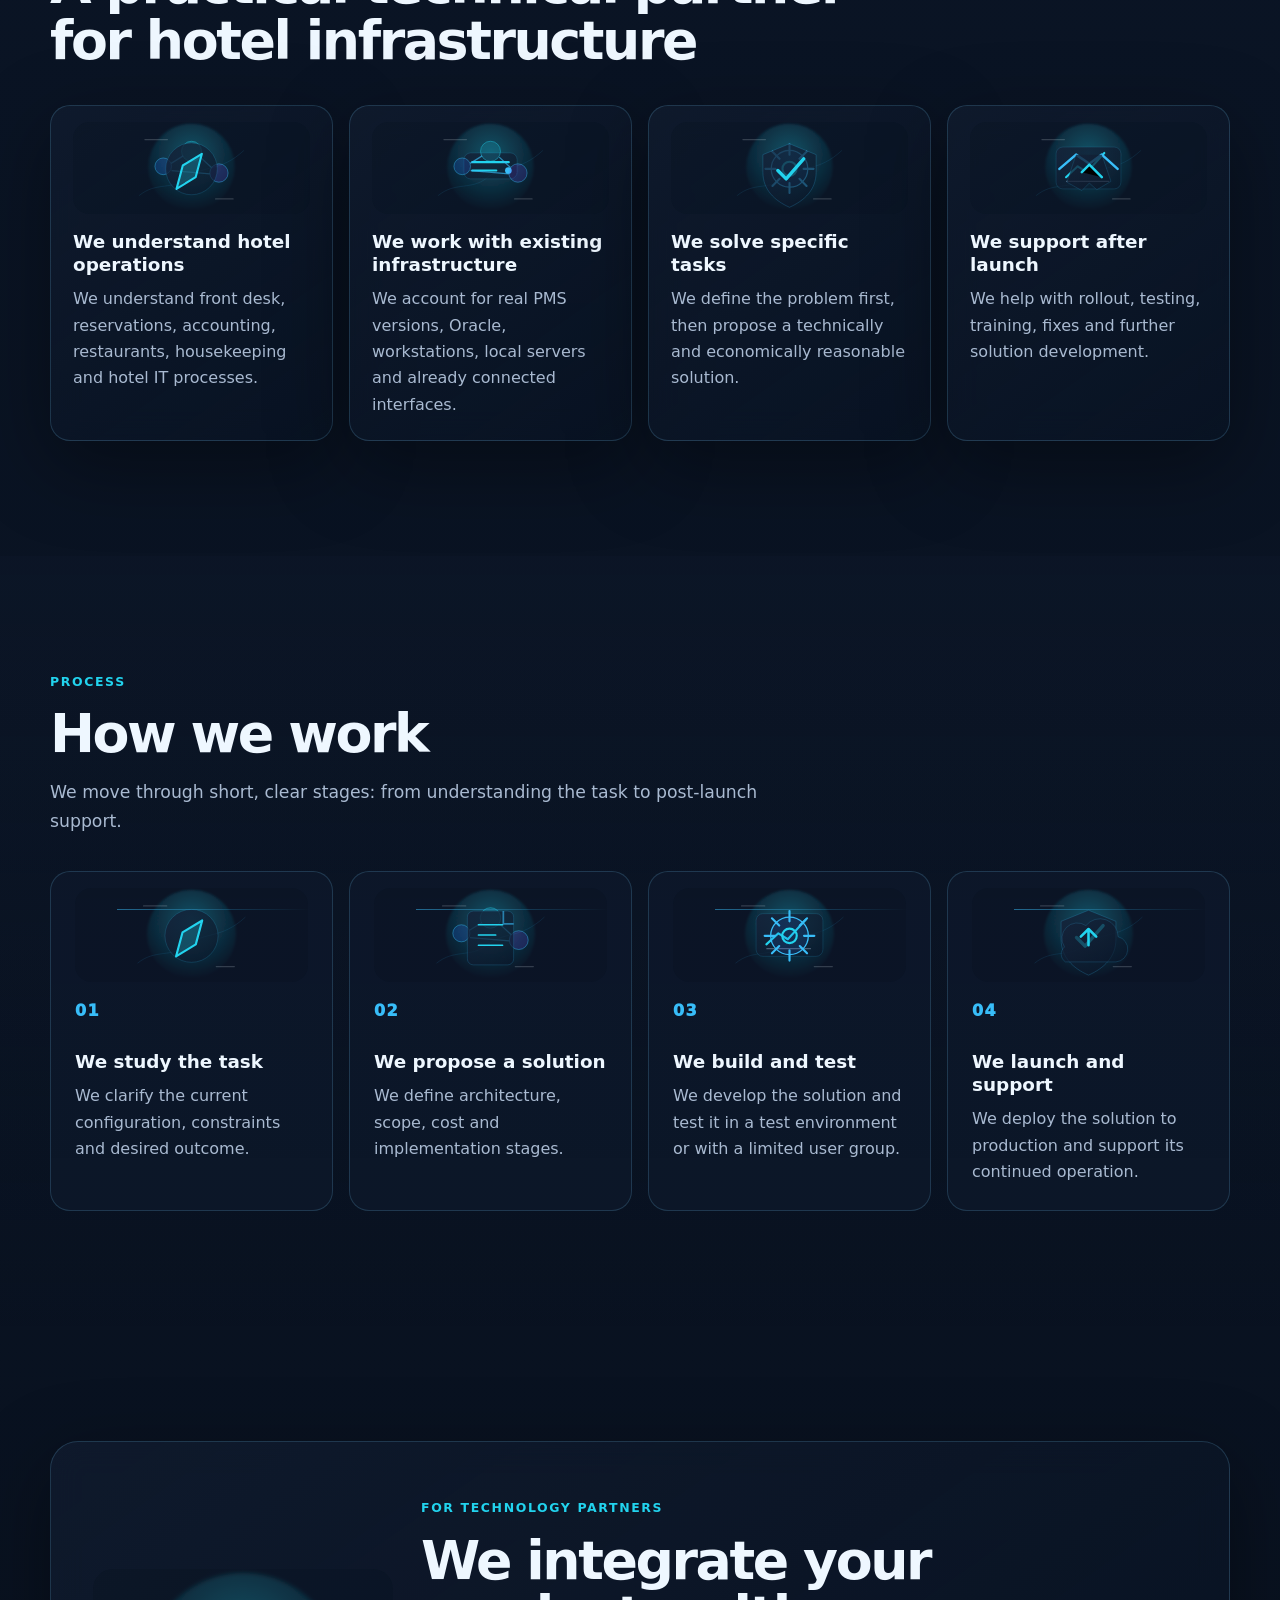
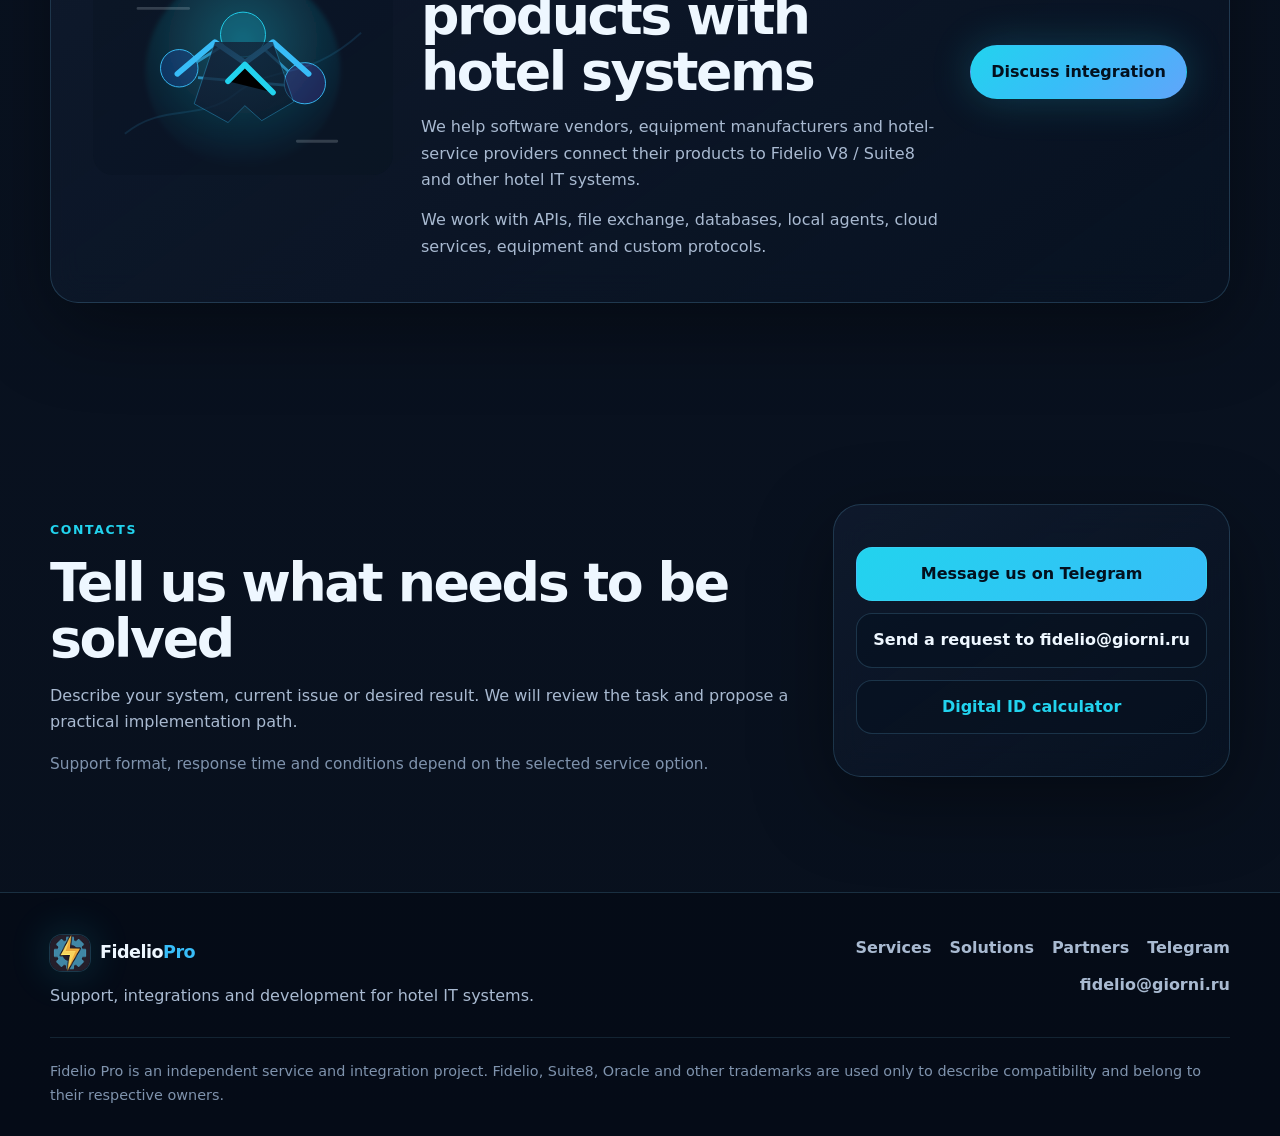
==== commit e3f24a87: "fix: update landing Telegram links" ====
--- a/static/website/en/index.html
+++ b/static/website/en/index.html
@@ -41,7 +41,7 @@
         <a href="#contacts">Contacts</a>
       </nav>
       <nav class="language-switcher" aria-label="Language selection"><a href="../ru/" hreflang="ru" lang="ru">RU</a><a href="../en/" hreflang="en" lang="en" aria-current="page">EN</a><a href="../es/" hreflang="es" lang="es">ES</a></nav>
-      <a class="header-cta" href="https://t.me/fideliopro" target="_blank" rel="noopener">Telegram</a>
+      <a class="header-cta" href="https://telegram.me/fideliopro" target="_blank" rel="noopener">Telegram</a>
     </div>
   </header>
 
@@ -164,7 +164,7 @@
           <p class="support-note">Support format, response time and conditions depend on the selected service option.</p>
         </div>
         <div class="contact-card" aria-label="Contacts">
-          <a class="contact-link primary" href="https://t.me/fideliopro" target="_blank" rel="noopener">Message us on Telegram</a>
+          <a class="contact-link primary" href="https://telegram.me/fideliopro" target="_blank" rel="noopener">Message us on Telegram</a>
           <a class="contact-link" href="mailto:fidelio@giorni.ru">Send a request to fidelio@giorni.ru</a>
           <a class="contact-link muted" href="../digital-id-calculator.html">Digital ID calculator</a>
         </div>
@@ -185,7 +185,7 @@
         <a href="#services">Services</a>
         <a href="#solutions">Solutions</a>
         <a href="#partners">Partners</a>
-        <a href="https://t.me/fideliopro" target="_blank" rel="noopener">Telegram</a>
+        <a href="https://telegram.me/fideliopro" target="_blank" rel="noopener">Telegram</a>
         <a href="mailto:fidelio@giorni.ru">fidelio@giorni.ru</a>
       </div>
     </div>
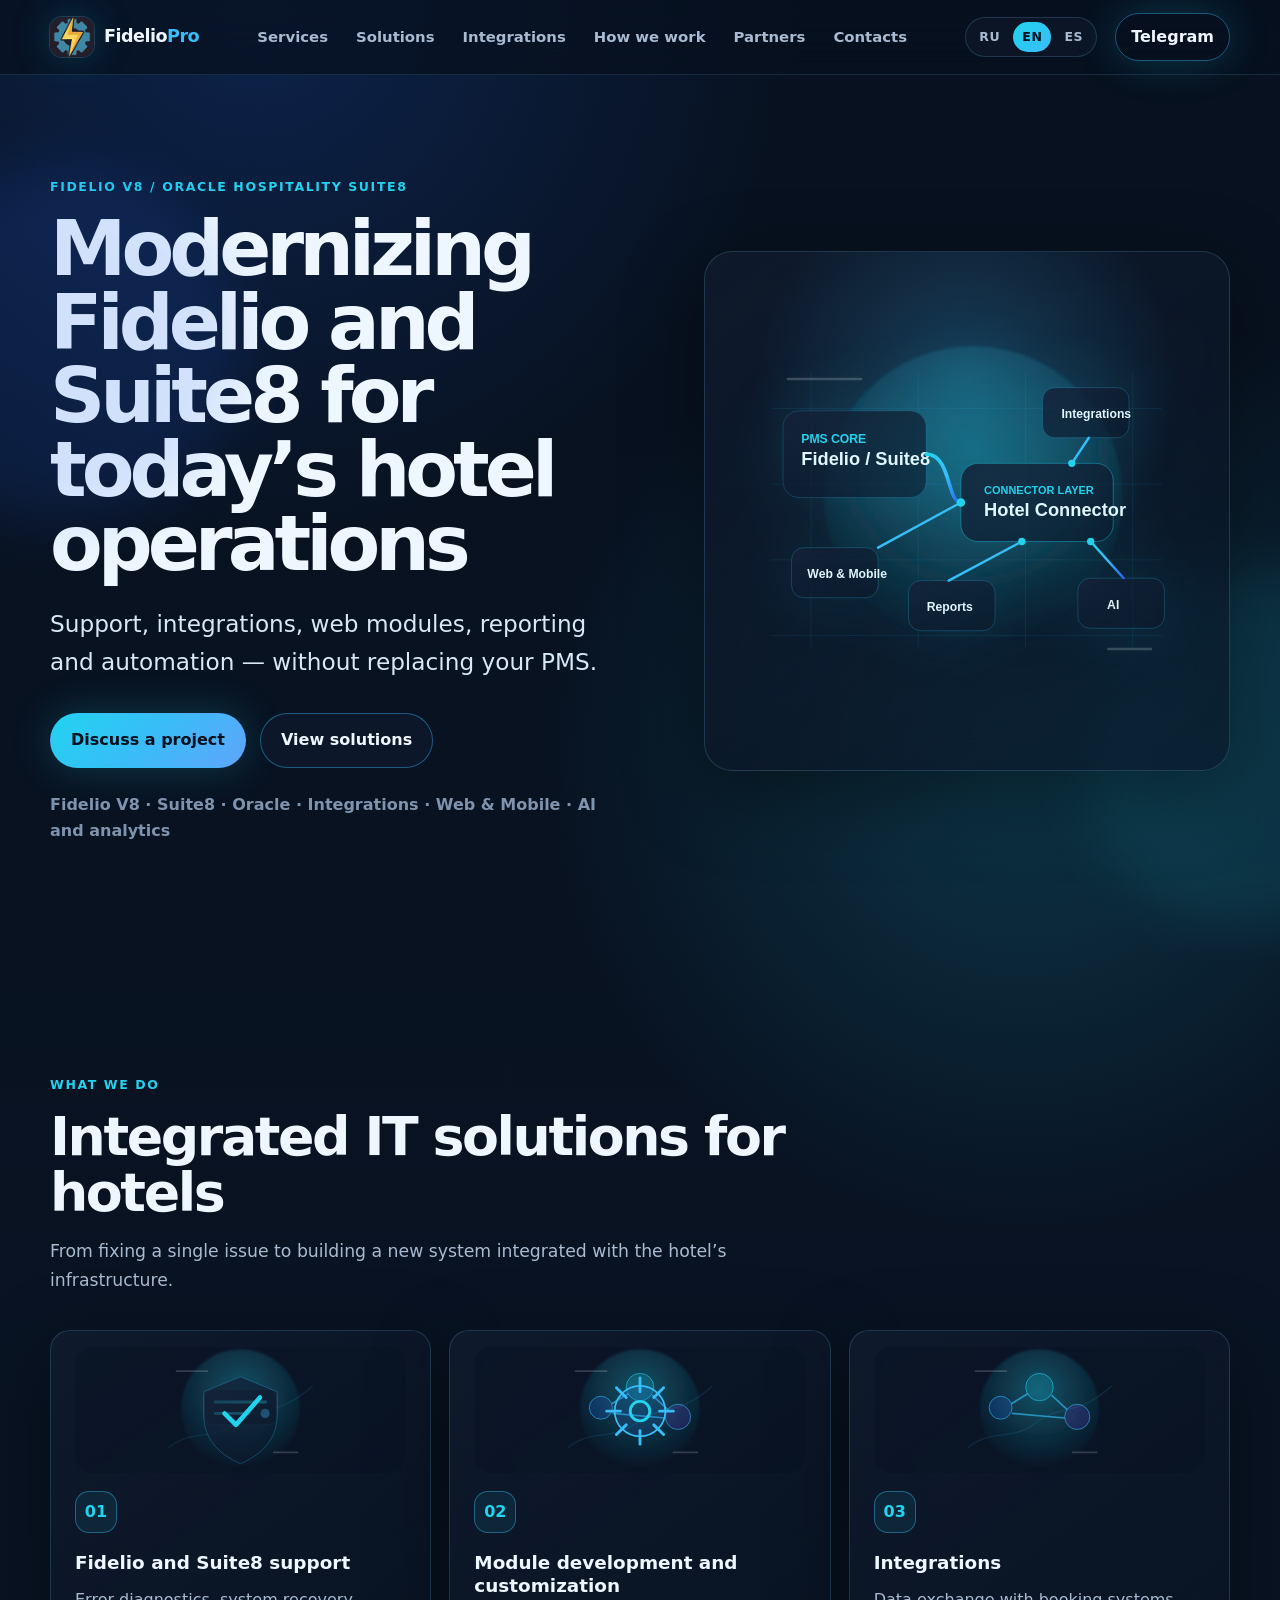
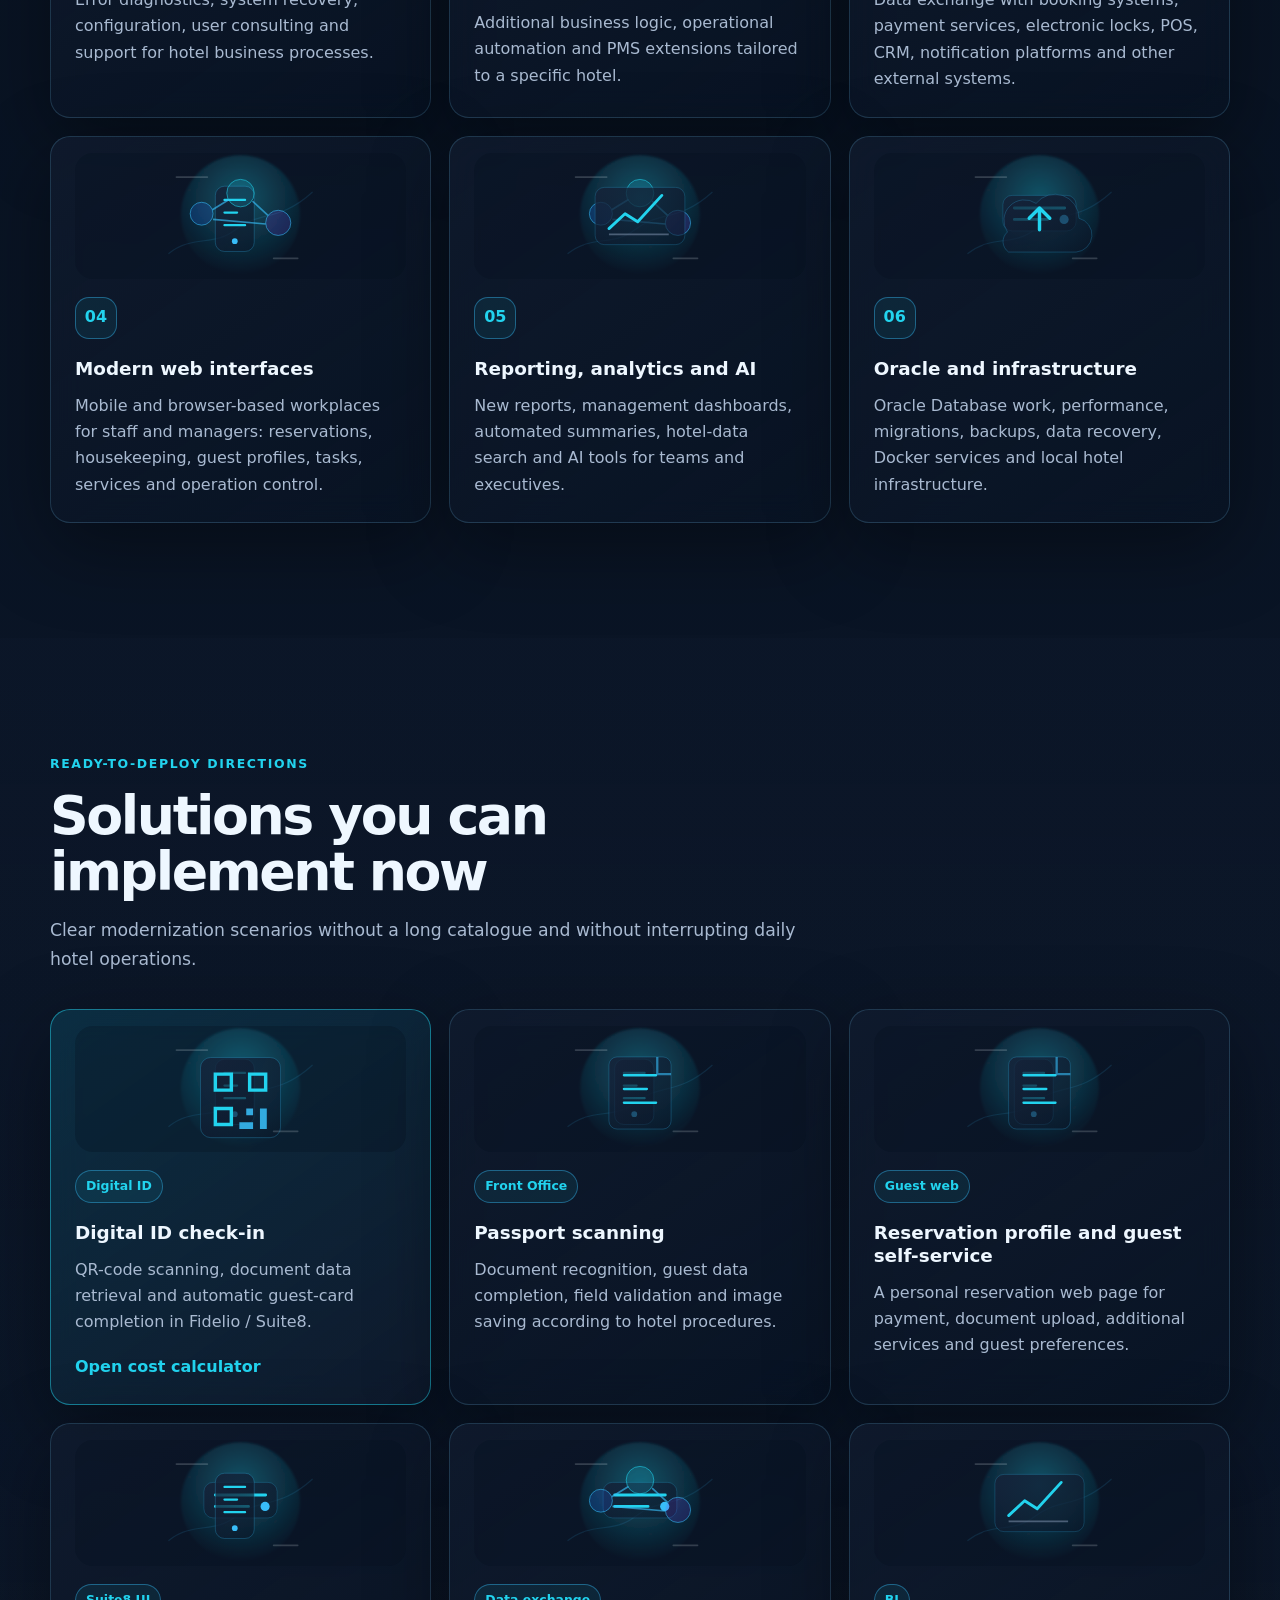
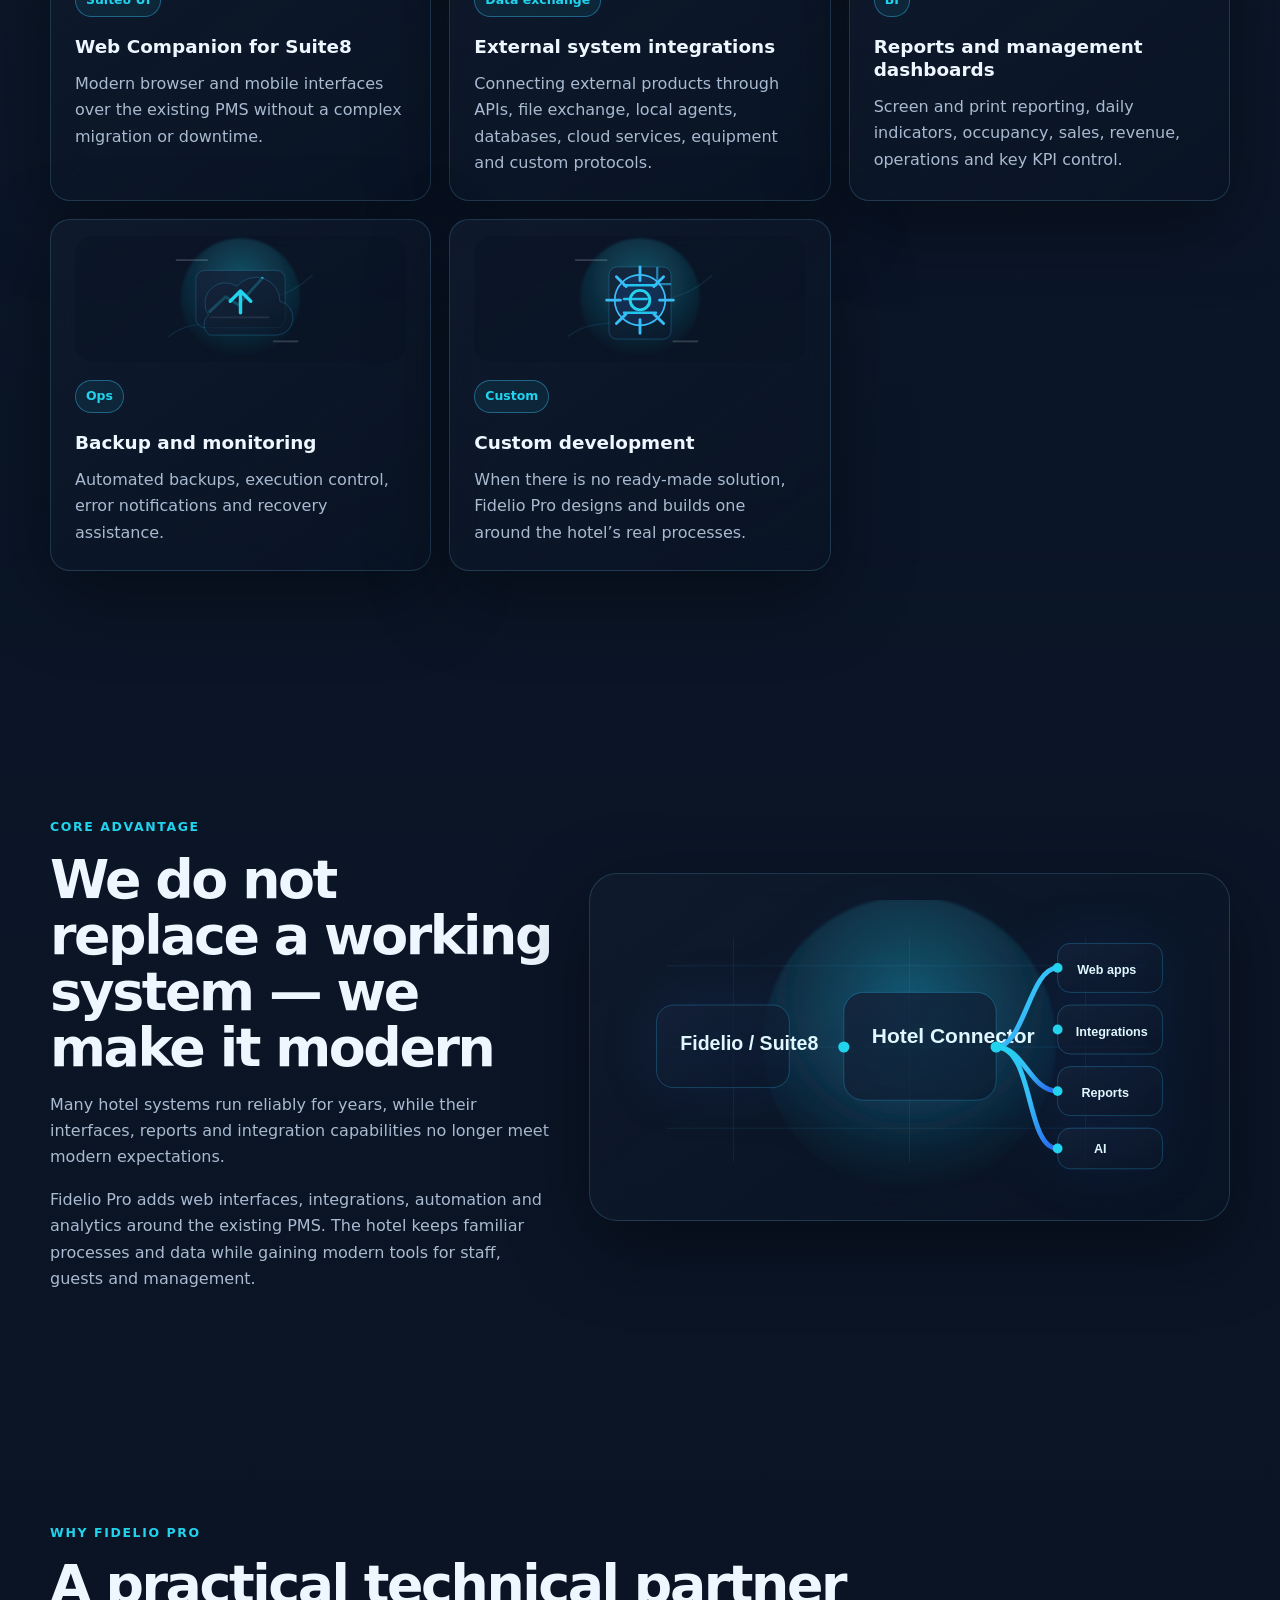
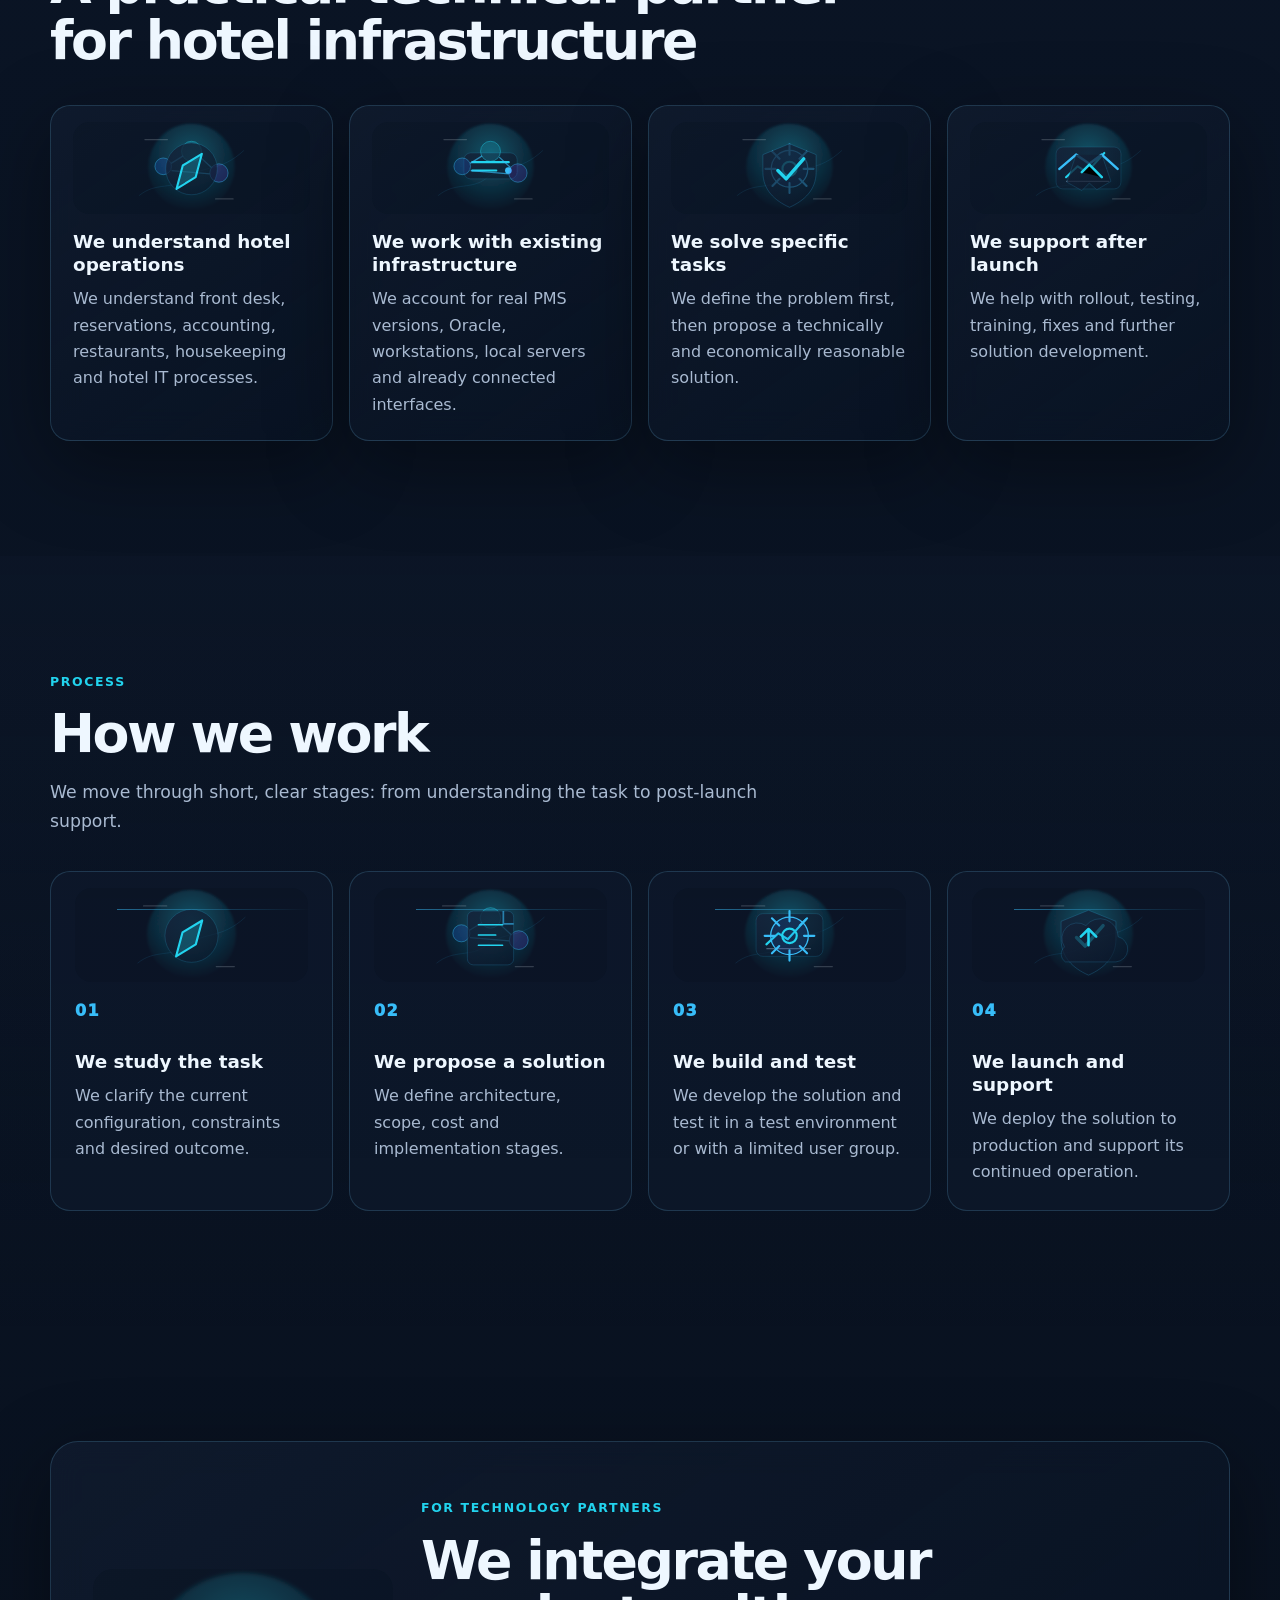
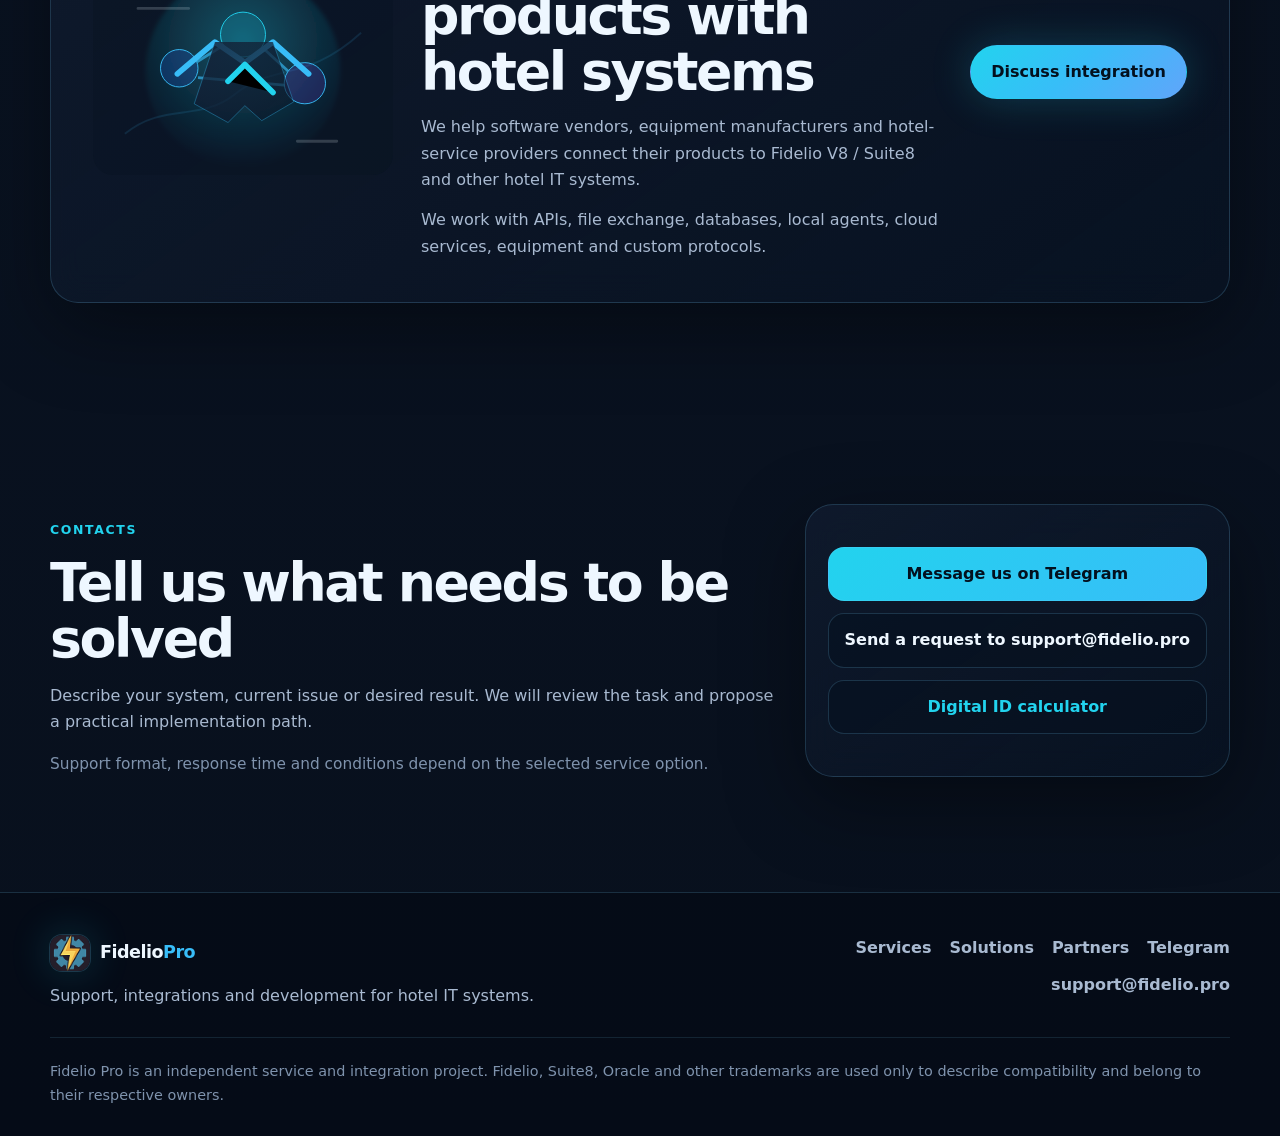
==== commit 882d79c9: "Publish three anonymized Suite8 case studies" ====
--- a/static/website/en/index.html
+++ b/static/website/en/index.html
@@ -165,7 +165,7 @@
         </div>
         <div class="contact-card" aria-label="Contacts">
           <a class="contact-link primary" href="https://telegram.me/fideliopro" target="_blank" rel="noopener">Message us on Telegram</a>
-          <a class="contact-link" href="mailto:fidelio@giorni.ru">Send a request to fidelio@giorni.ru</a>
+          <a class="contact-link" href="mailto:support@fidelio.pro">Send a request to support@fidelio.pro</a>
           <a class="contact-link muted" href="../digital-id-calculator.html">Digital ID calculator</a>
         </div>
       </div>
@@ -186,7 +186,7 @@
         <a href="#solutions">Solutions</a>
         <a href="#partners">Partners</a>
         <a href="https://telegram.me/fideliopro" target="_blank" rel="noopener">Telegram</a>
-        <a href="mailto:fidelio@giorni.ru">fidelio@giorni.ru</a>
+        <a href="mailto:support@fidelio.pro">support@fidelio.pro</a>
       </div>
     </div>
     <div class="container legal">
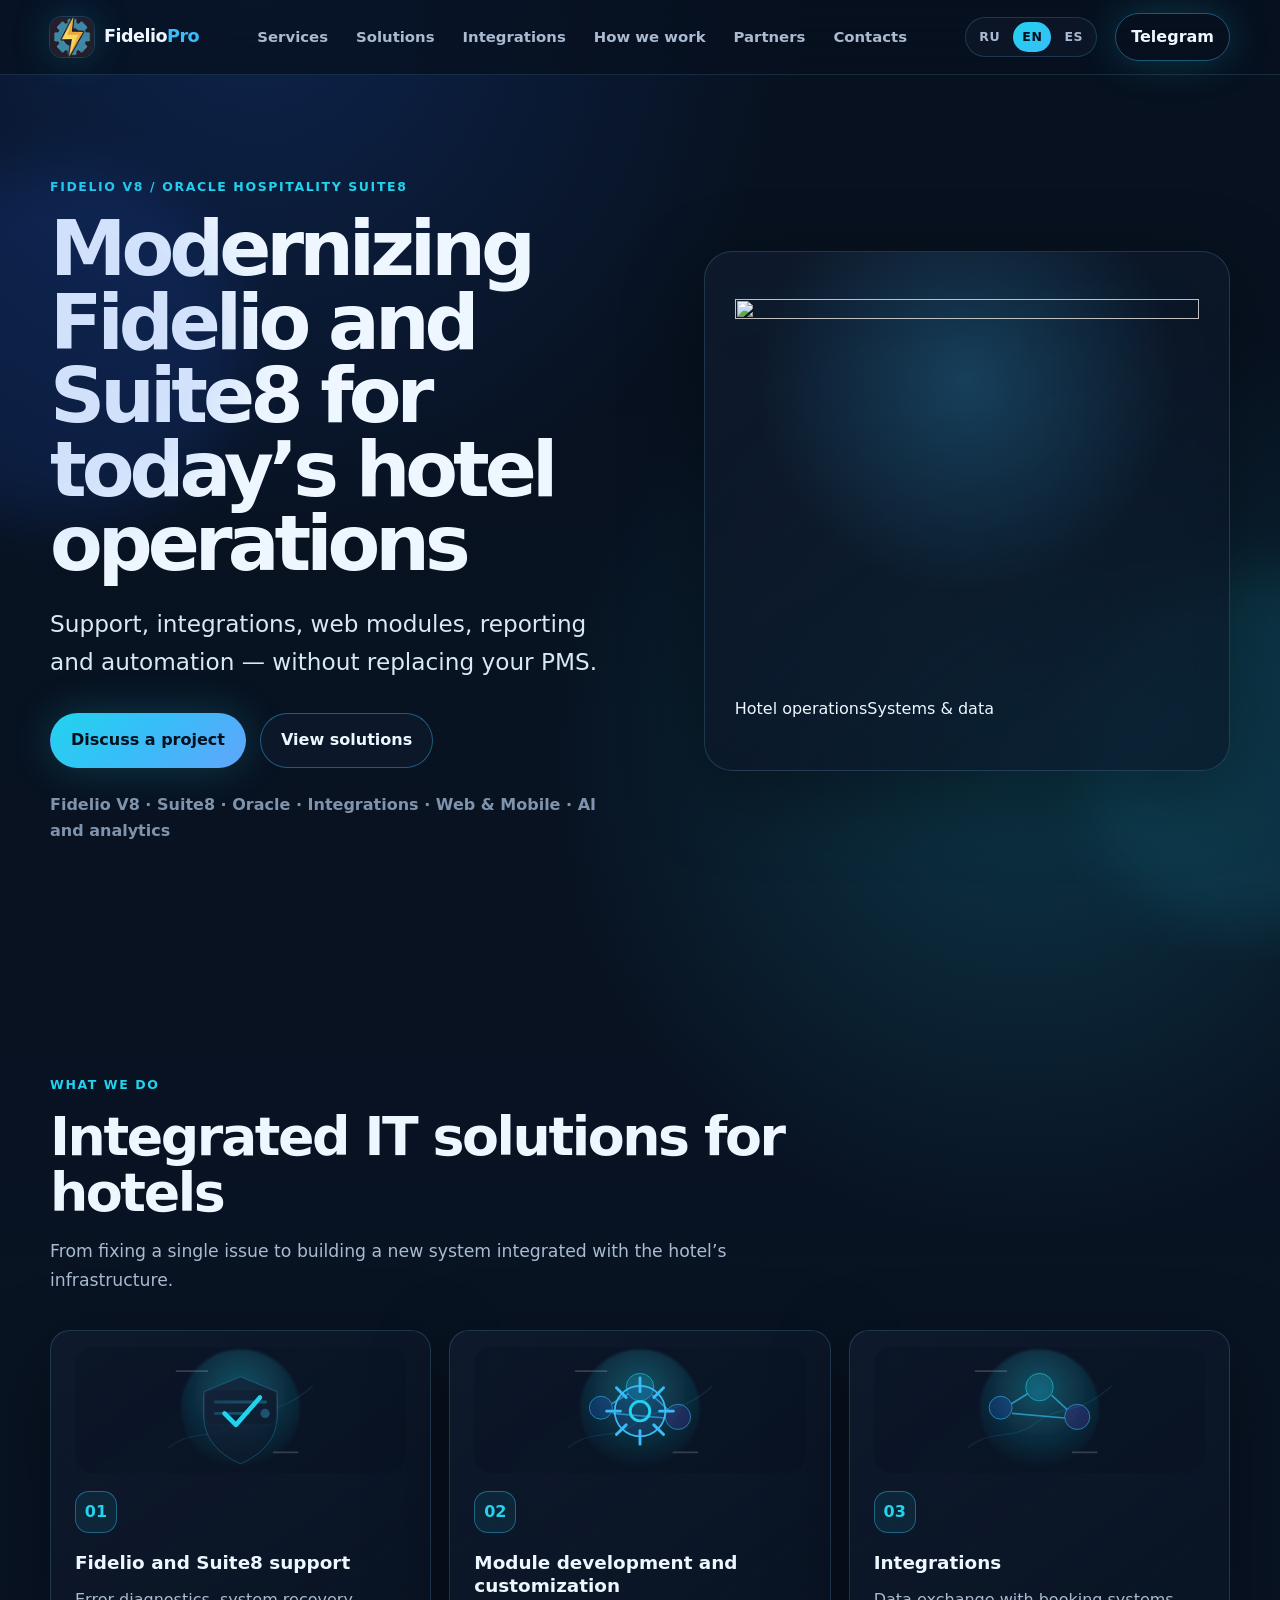
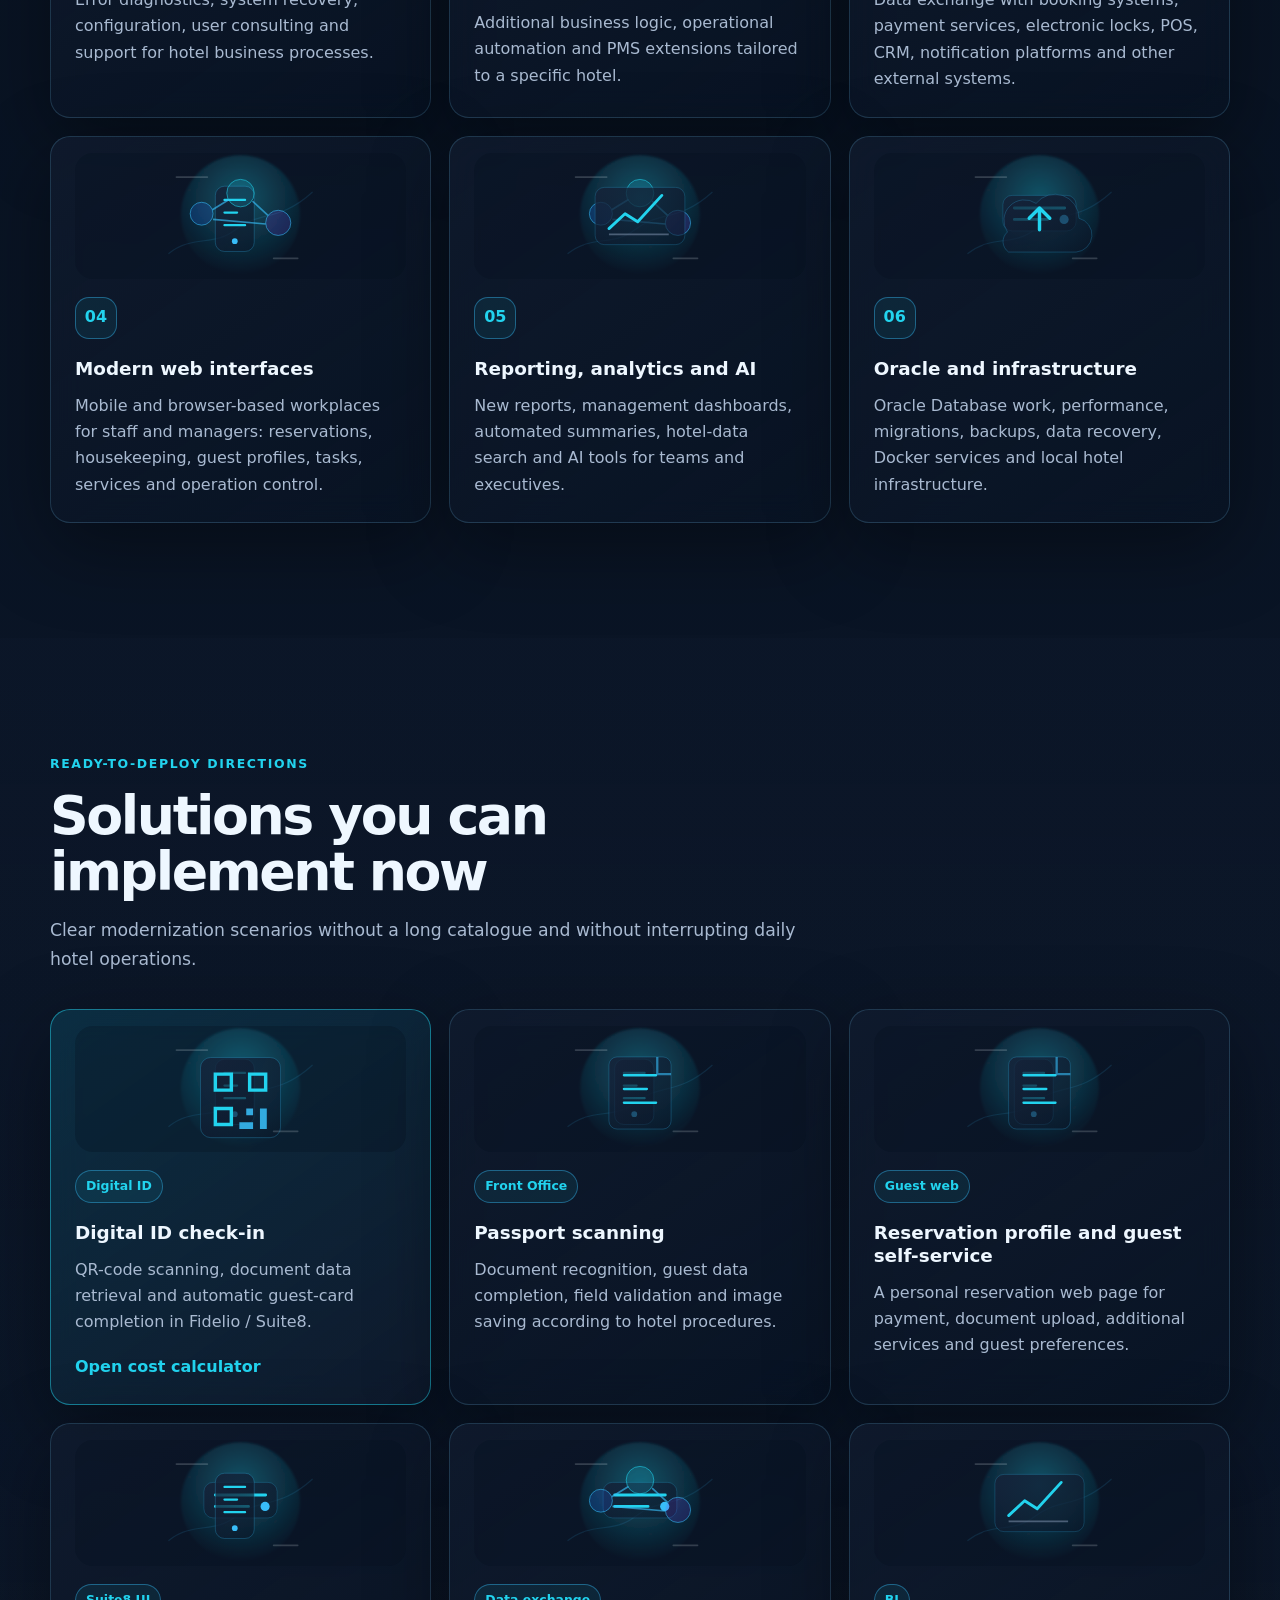
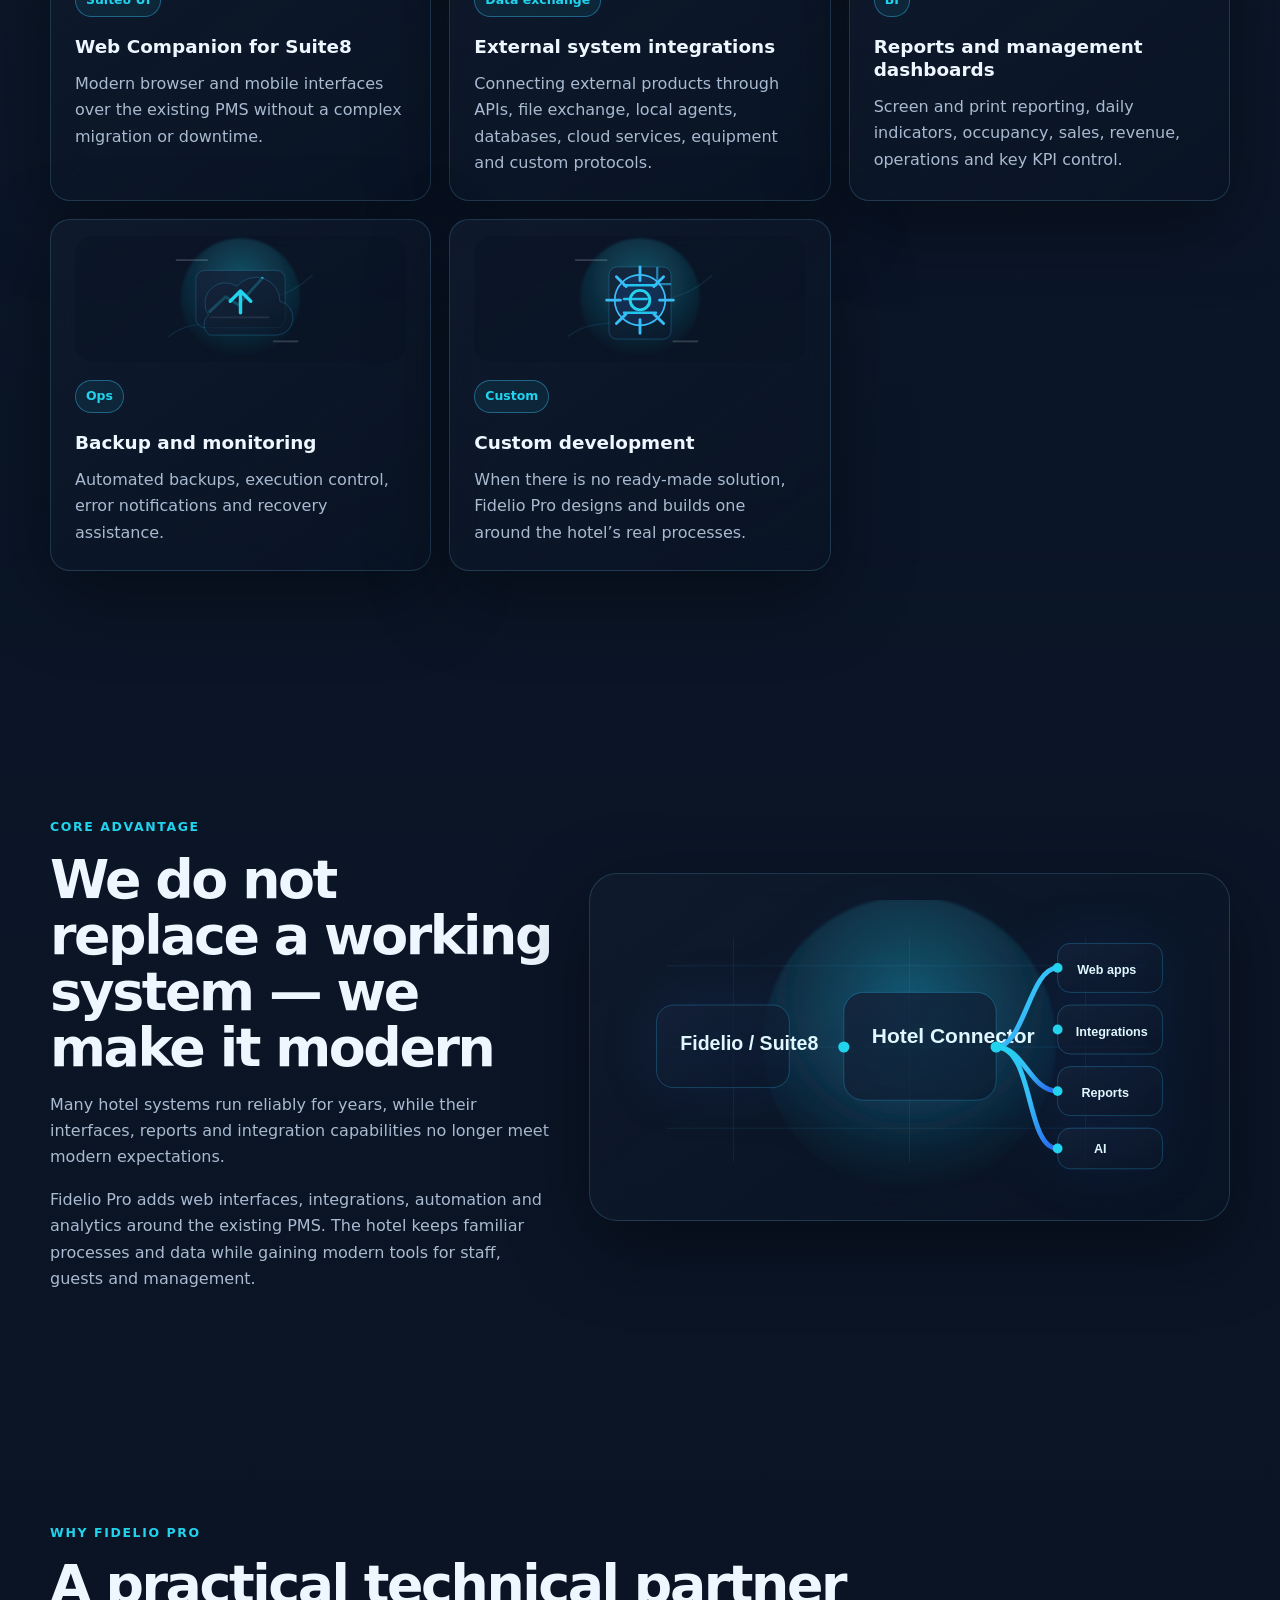
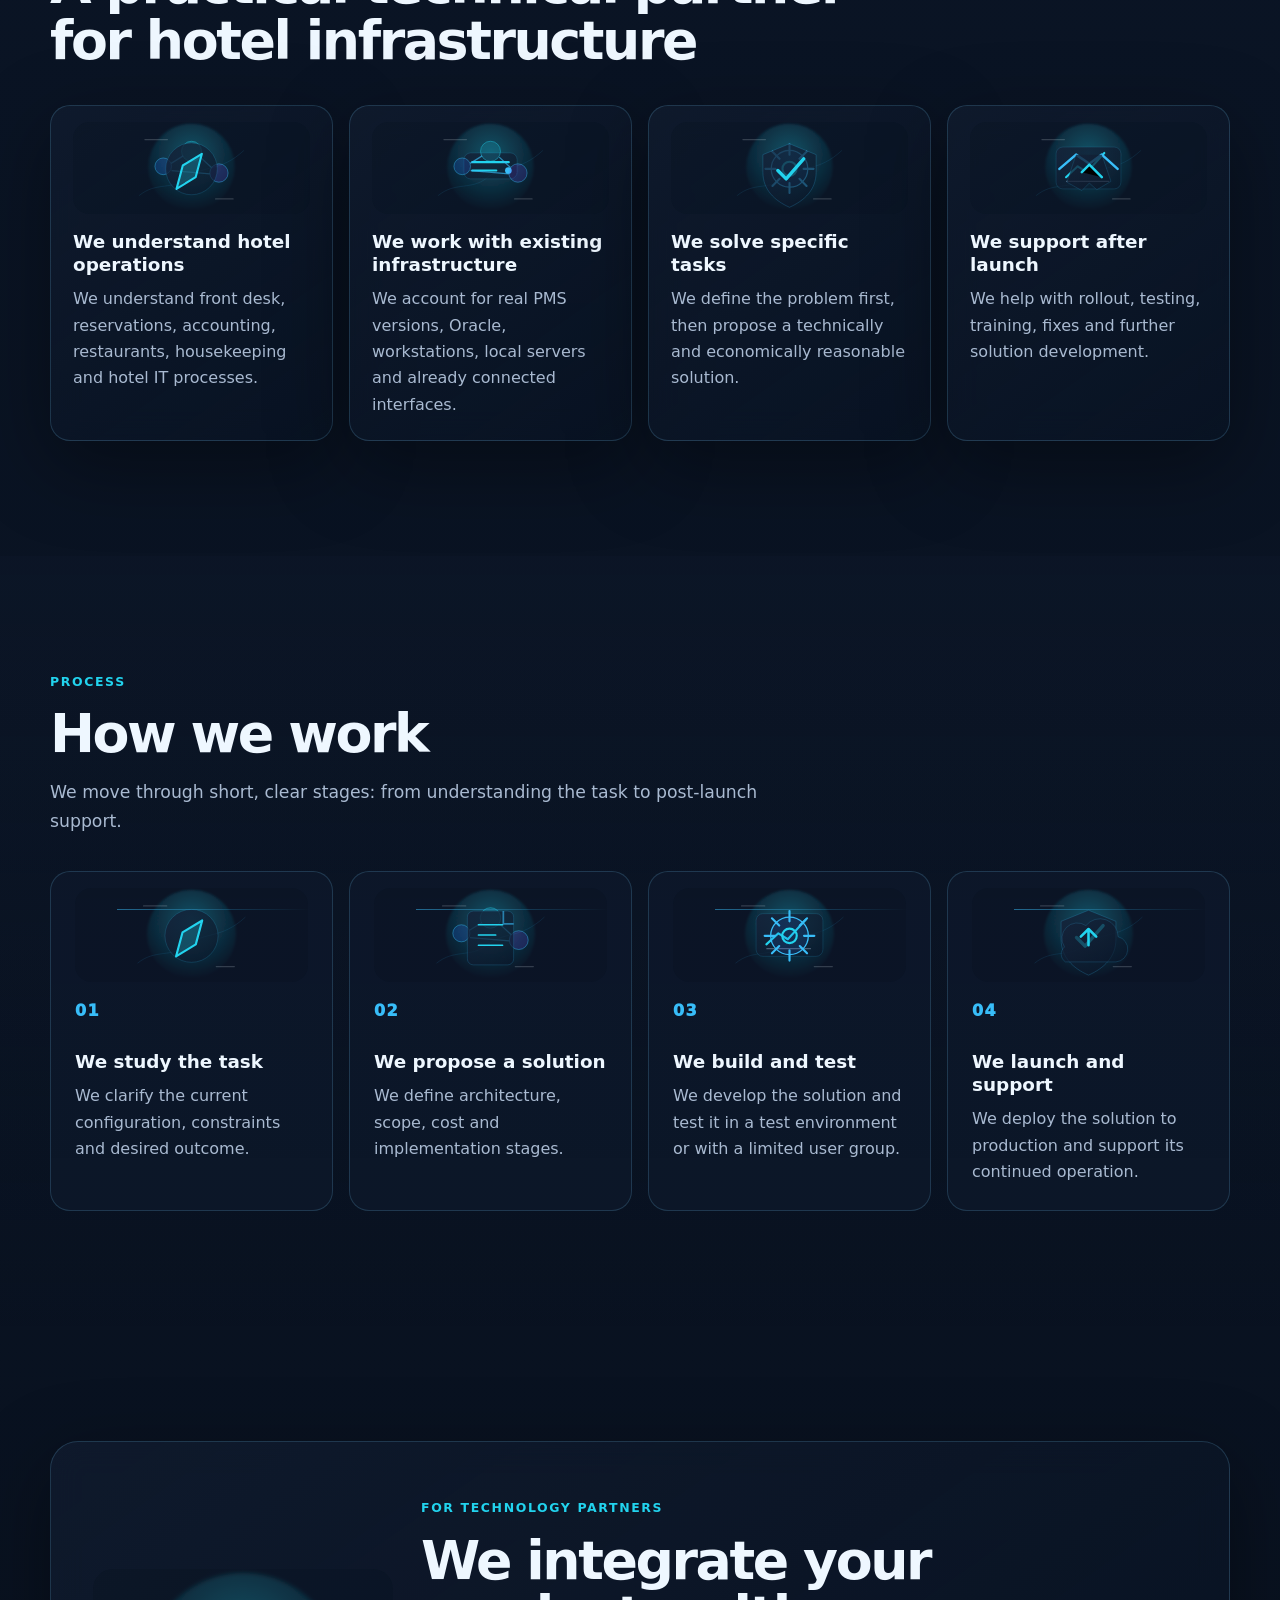
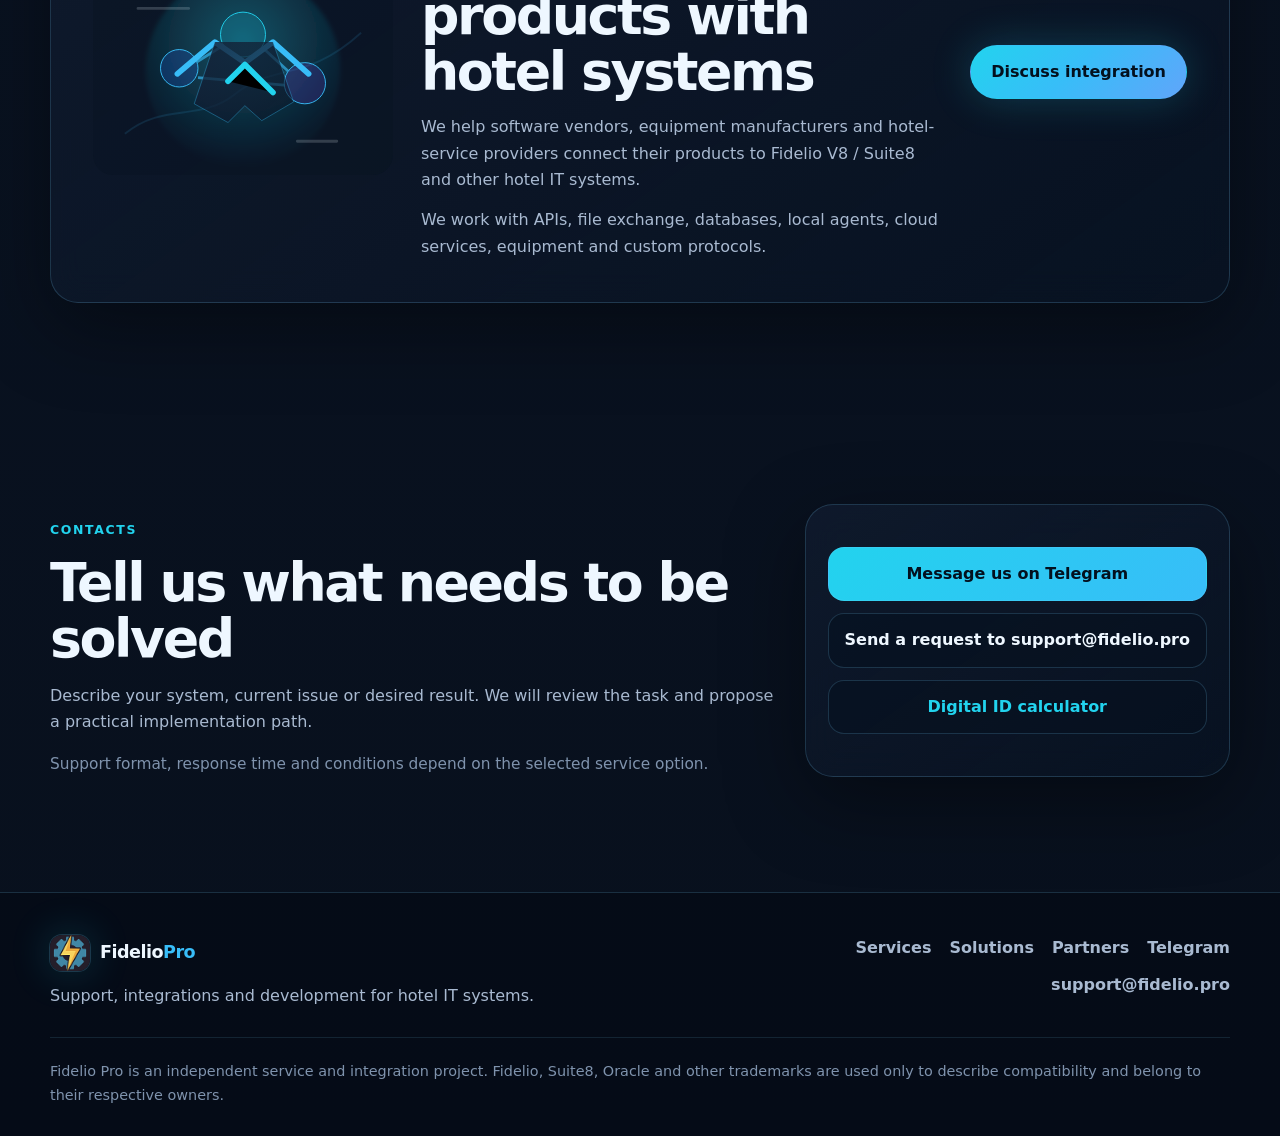
==== commit 0d24382b: "Refine website editorial design and clarify agent remuneration setup" ====
--- a/static/website/en/index.html
+++ b/static/website/en/index.html
@@ -19,6 +19,7 @@
   <link rel="shortcut icon" href="../img/favicon.ico" type="image/x-icon" />
   <link rel="icon" href="../images/logo-100x89.png" type="image/png" />
   <link rel="stylesheet" href="../css/landing-v2.css" />
+  <link rel="stylesheet" href="/css/editorial.css?v=1" />
 </head>
 <body>
   <a class="skip-link" href="#main">Skip to content</a>
@@ -61,7 +62,8 @@
           <p class="hero-stack">Fidelio V8 · Suite8 · Oracle · Integrations · Web &amp; Mobile · AI and analytics</p>
         </div>
         <div class="hero-panel visual-panel">
-          <img class="hero-illustration" src="../images/landing-v2/hero-system.svg" alt="PMS modernization diagram: Fidelio / Suite8, Hotel Connector, web interfaces, integrations, reports and AI" width="760" height="560" decoding="async" fetchpriority="high" />
+          <img class="hero-illustration" src="/images/editorial/hotel-systems.svg" alt="" width="760" height="620" decoding="async" fetchpriority="high" />
+          <div class="hero-caption" aria-hidden="true"><span>Hotel operations</span><span>Systems &amp; data</span></div>
         </div>
       </div>
     </section>
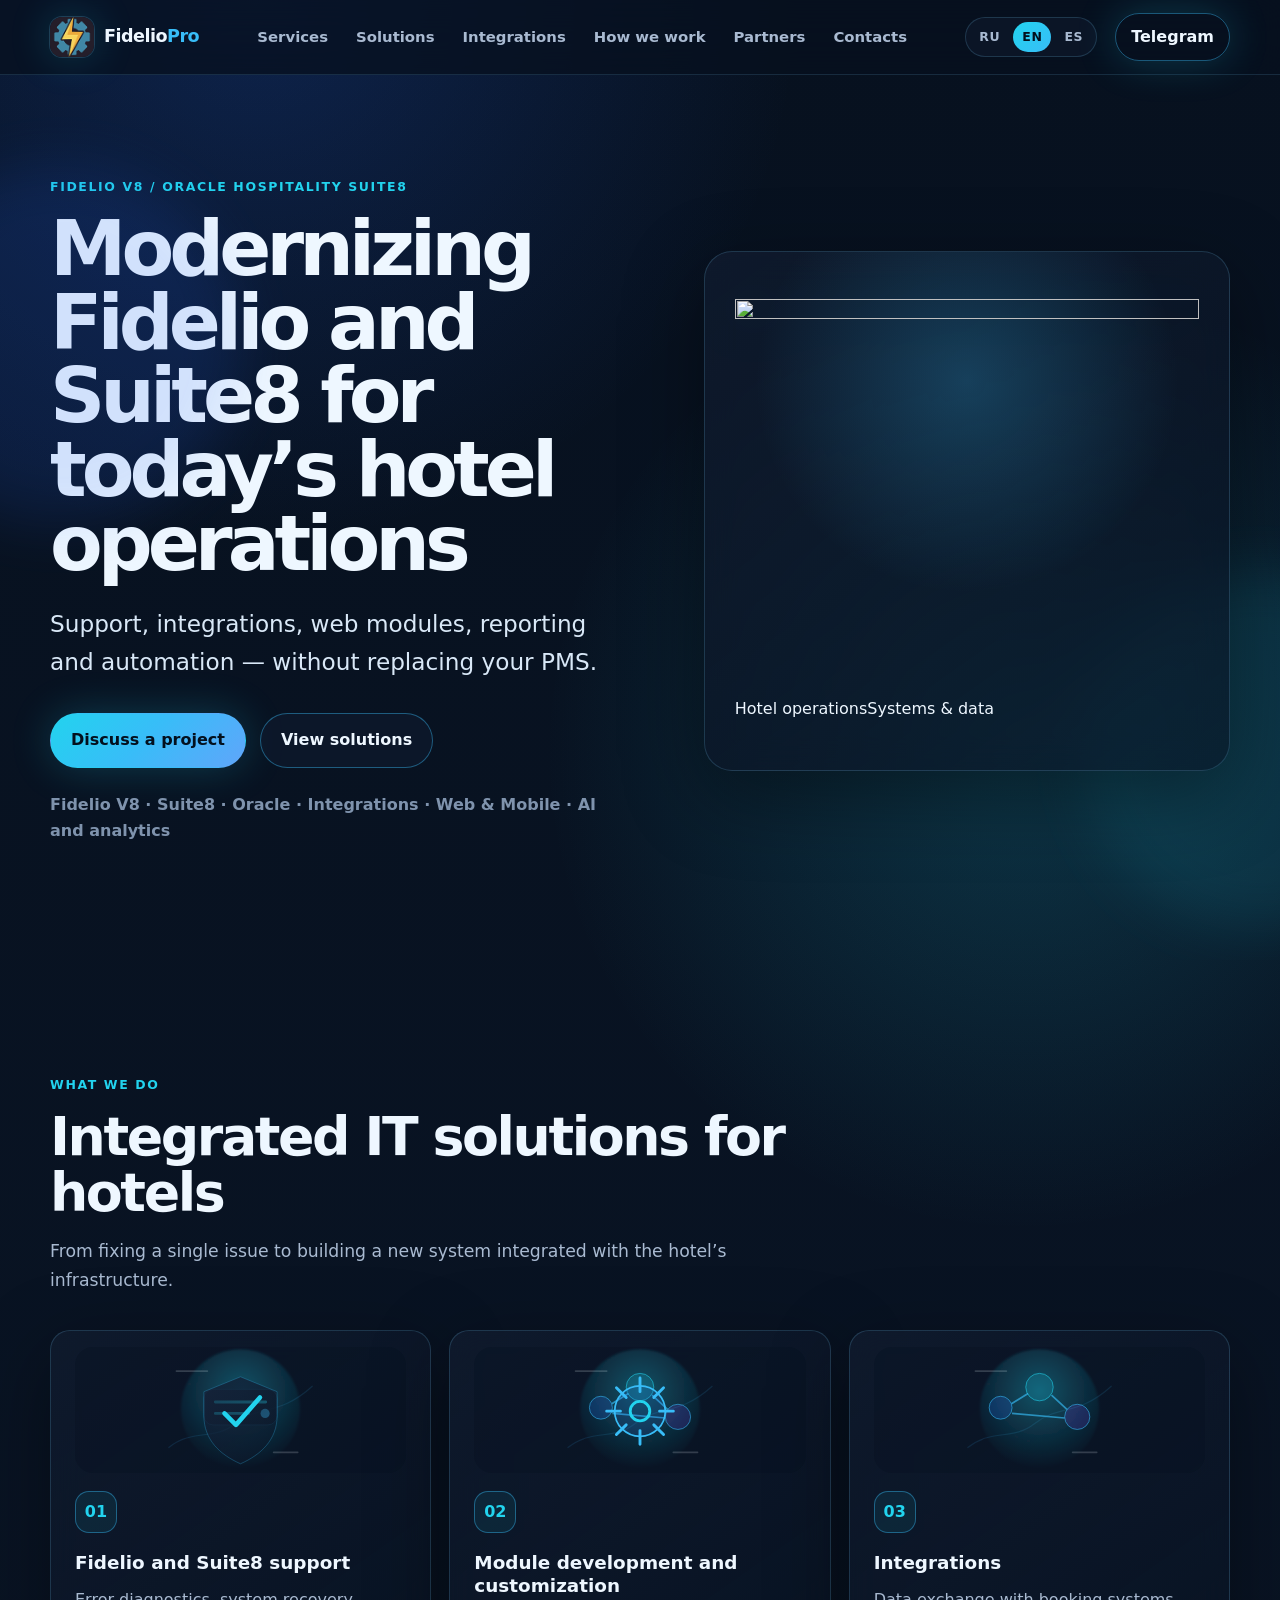
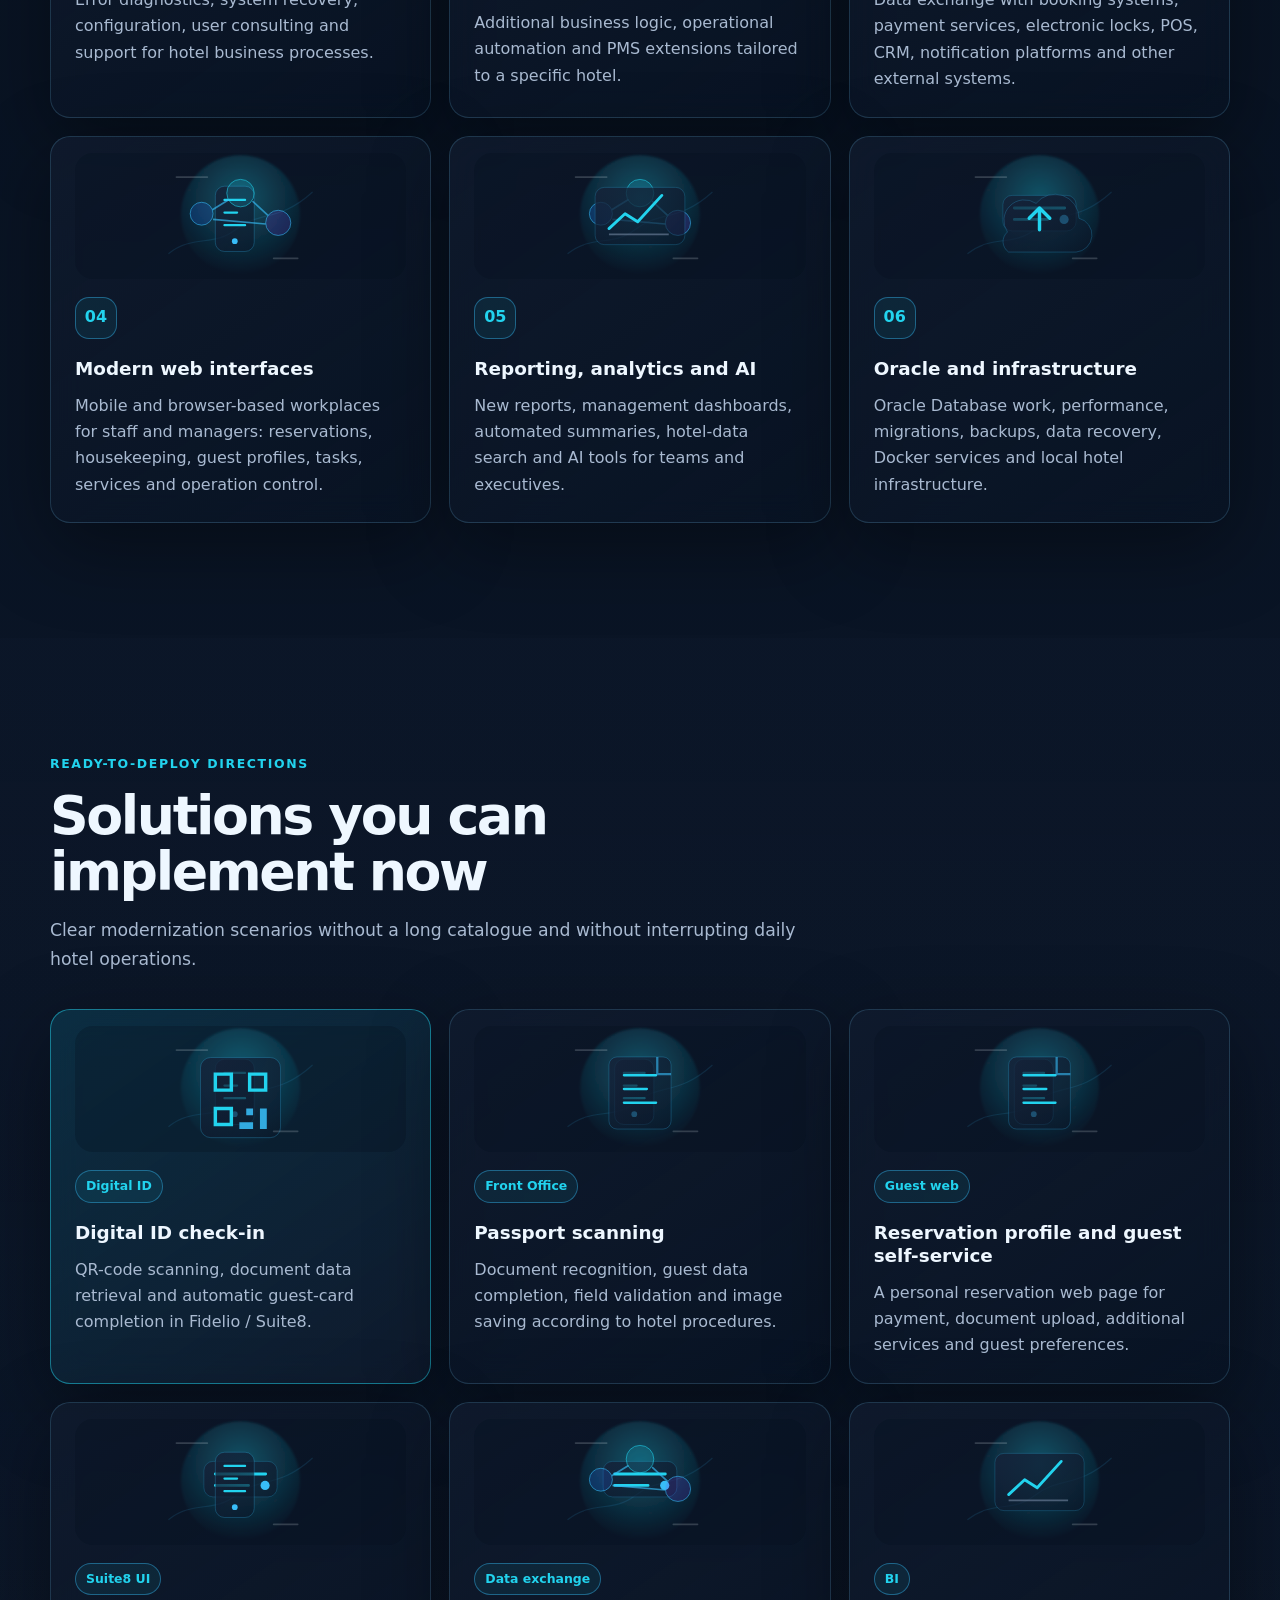
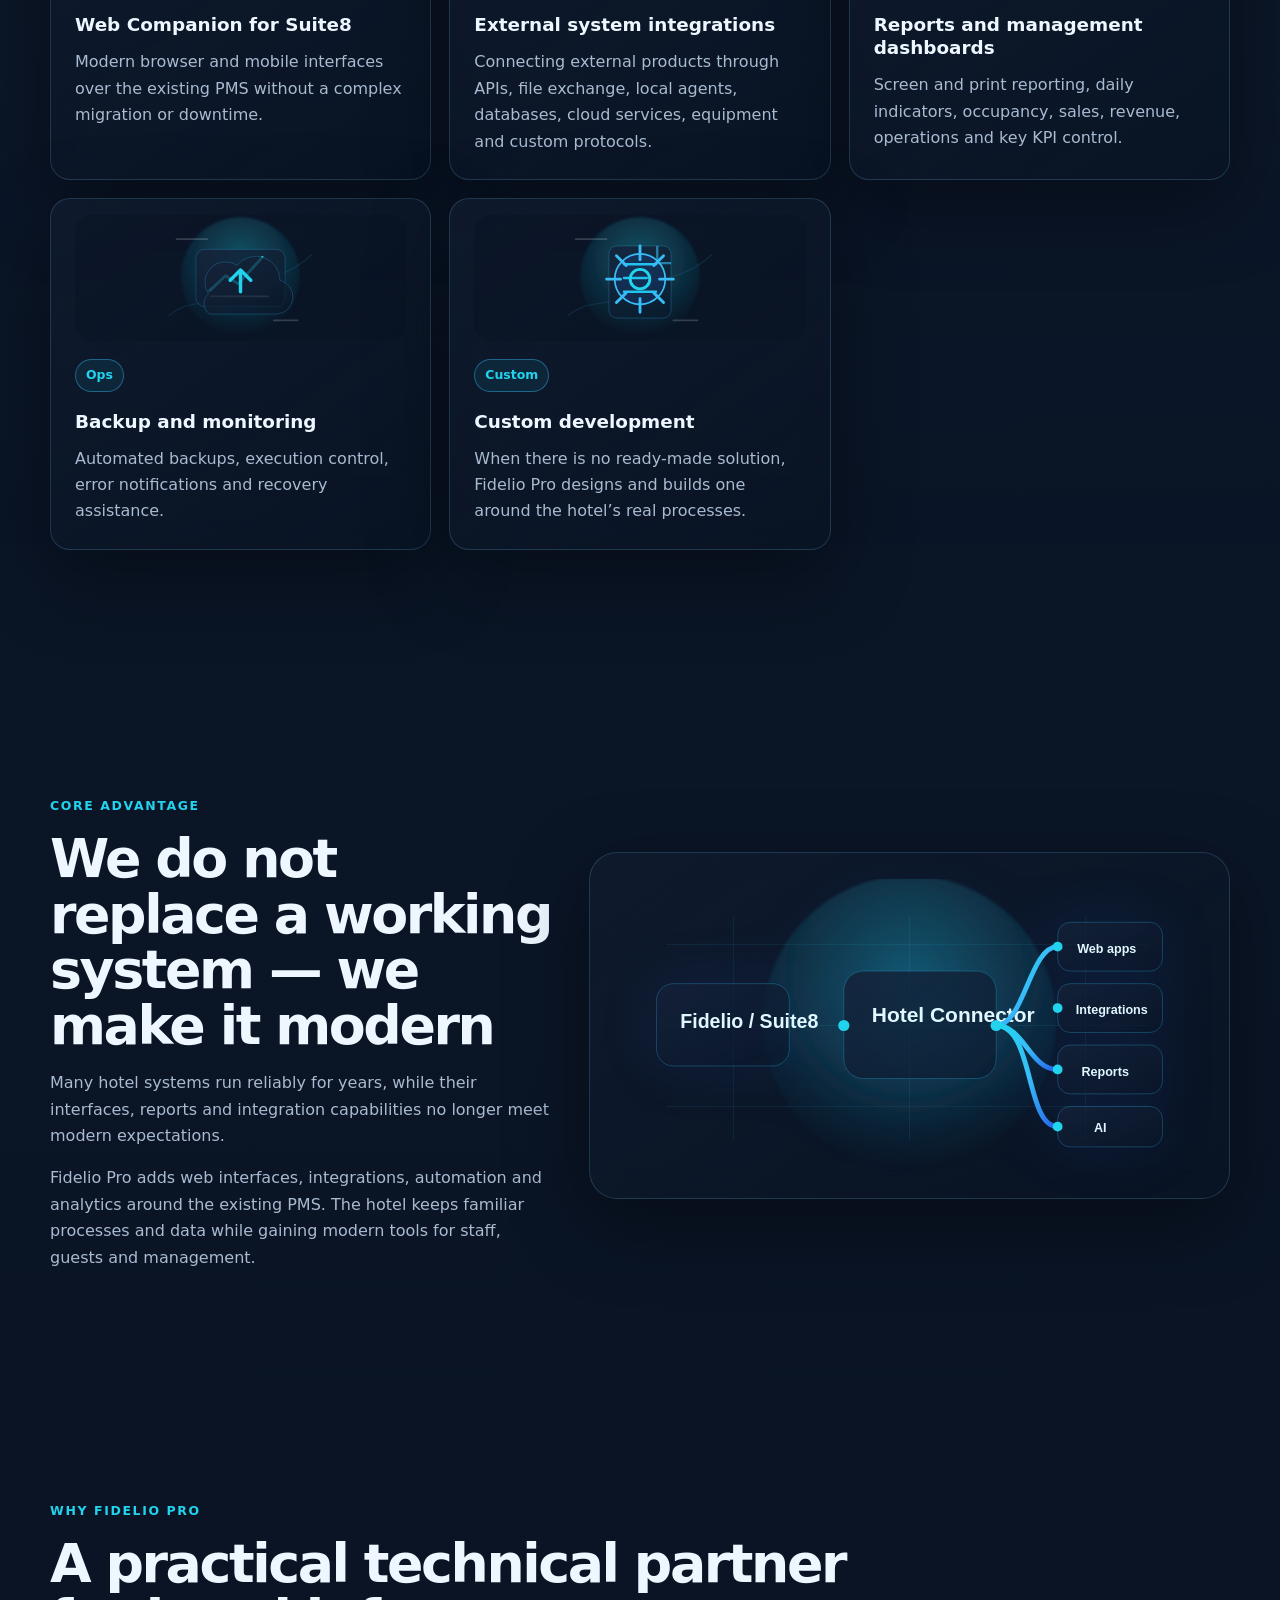
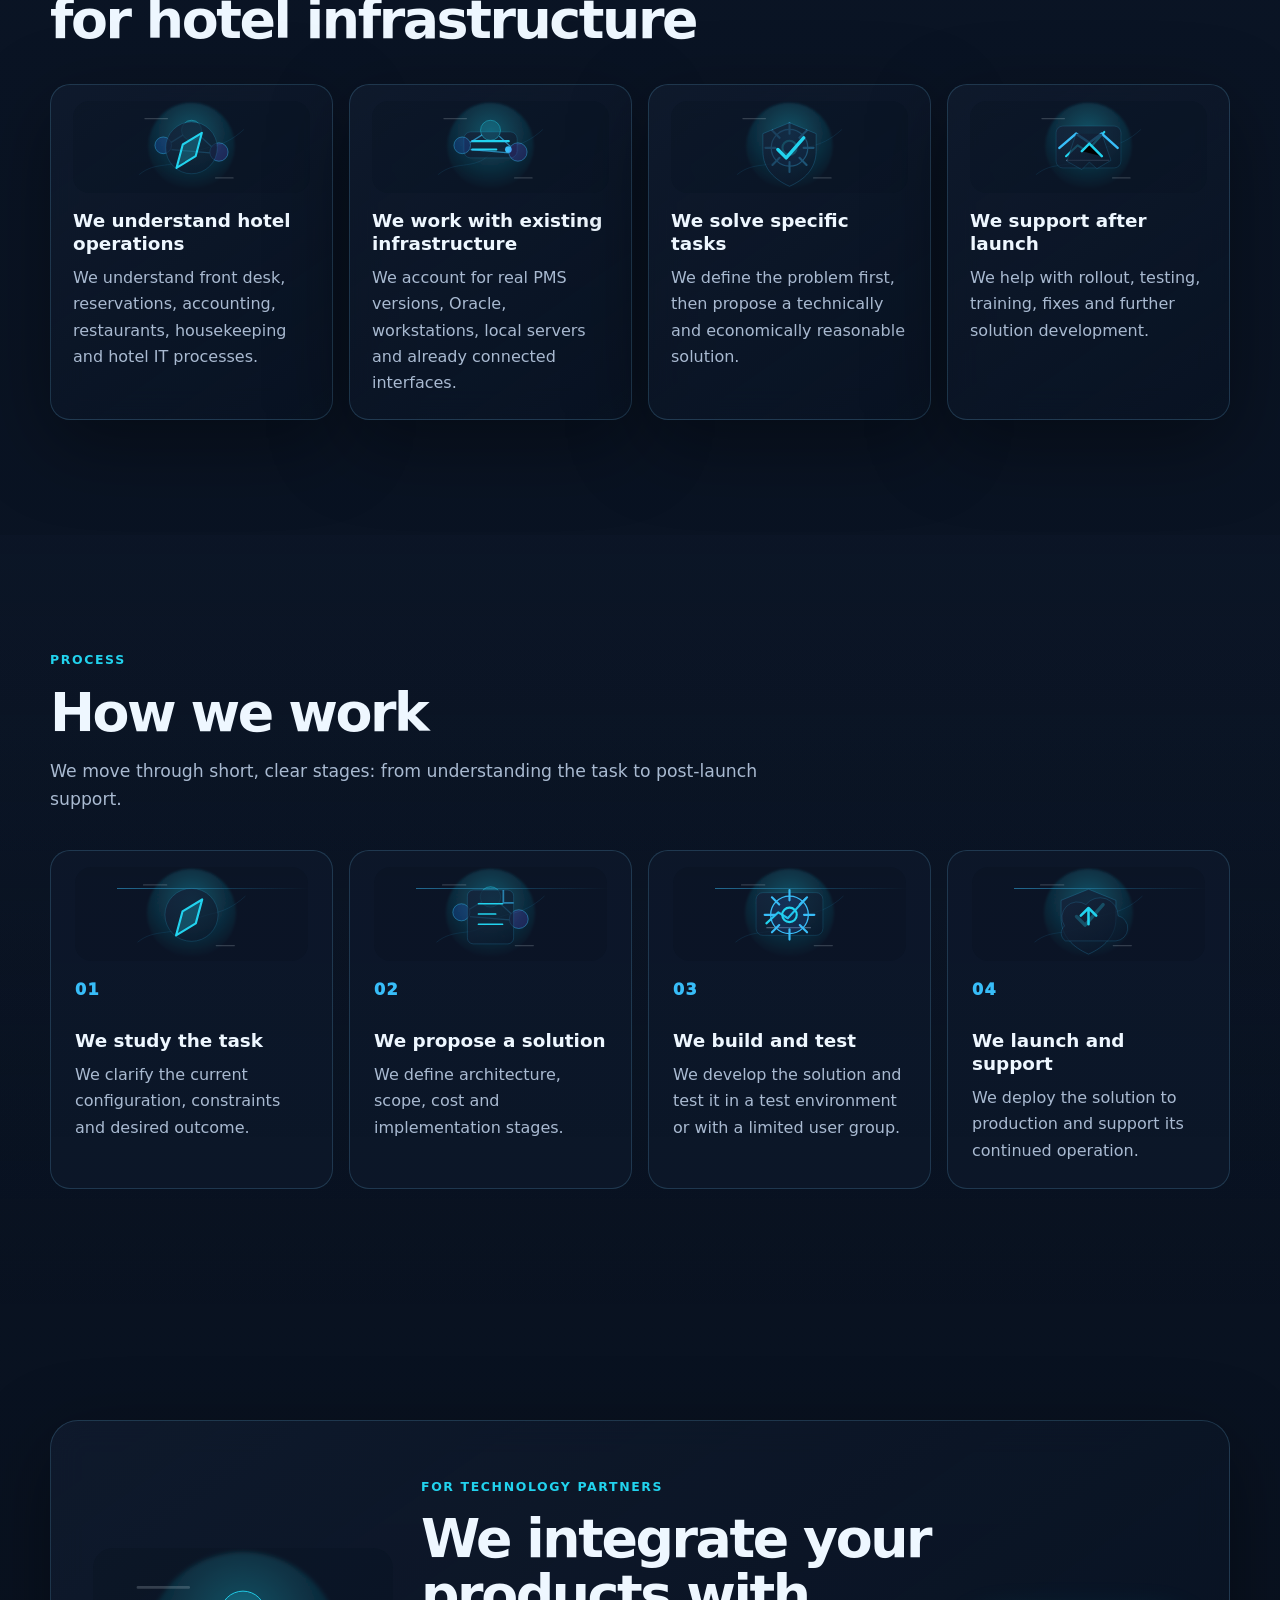
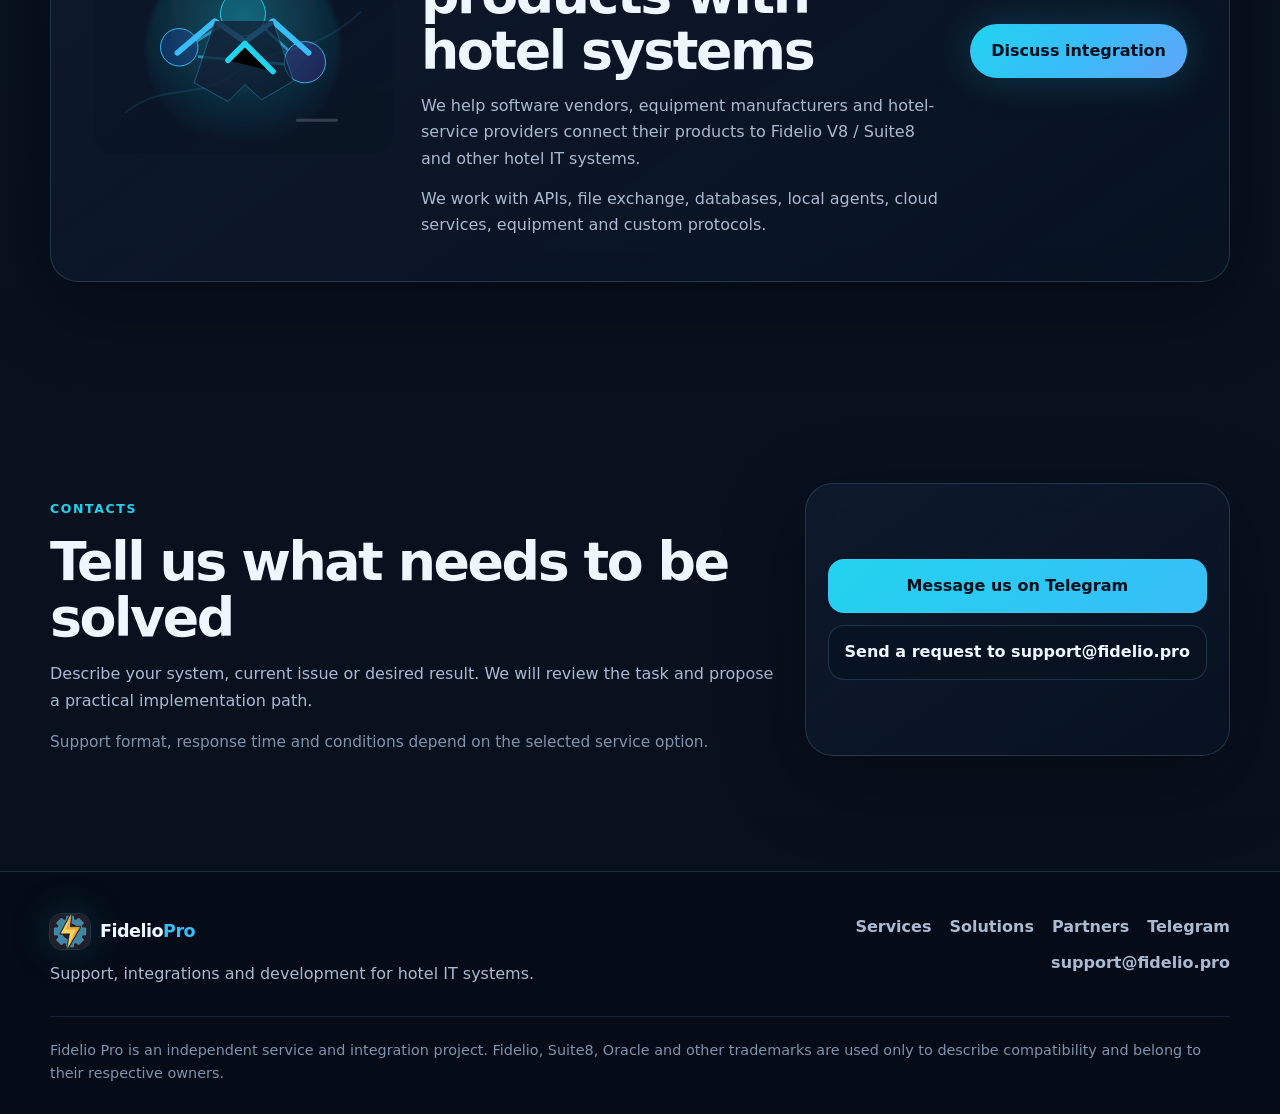
==== commit 93955cb0: "Remove retired Digital ID calculator and darken case sections" ====
--- a/static/website/en/index.html
+++ b/static/website/en/index.html
@@ -19,7 +19,7 @@
   <link rel="shortcut icon" href="../img/favicon.ico" type="image/x-icon" />
   <link rel="icon" href="../images/logo-100x89.png" type="image/png" />
   <link rel="stylesheet" href="../css/landing-v2.css" />
-  <link rel="stylesheet" href="/css/editorial.css?v=1" />
+  <link rel="stylesheet" href="/css/editorial.css?v=2" />
 </head>
 <body>
   <a class="skip-link" href="#main">Skip to content</a>
@@ -94,7 +94,7 @@
           <p>Clear modernization scenarios without a long catalogue and without interrupting daily hotel operations.</p>
         </div>
         <div class="card-grid solutions-grid">
-          <article class="card solution featured"><img class="card-visual" src="../images/landing-v2/solution-digital-id.svg" alt="Digital ID check-in via QR code" width="320" height="220" loading="lazy" decoding="async" /><span class="pill">Digital ID</span><h3>Digital ID check-in</h3><p>QR-code scanning, document data retrieval and automatic guest-card completion in Fidelio / Suite8.</p><a class="card-link" href="../digital-id-calculator.html">Open cost calculator</a></article>
+          <article class="card solution featured"><img class="card-visual" src="../images/landing-v2/solution-digital-id.svg" alt="Digital ID check-in via QR code" width="320" height="220" loading="lazy" decoding="async" /><span class="pill">Digital ID</span><h3>Digital ID check-in</h3><p>QR-code scanning, document data retrieval and automatic guest-card completion in Fidelio / Suite8.</p></article>
           <article class="card solution"><img class="card-visual" src="../images/landing-v2/solution-passport-scan.svg" alt="Guest document scanning and recognition" width="320" height="220" loading="lazy" decoding="async" /><span class="pill">Front Office</span><h3>Passport scanning</h3><p>Document recognition, guest data completion, field validation and image saving according to hotel procedures.</p></article>
           <article class="card solution"><img class="card-visual" src="../images/landing-v2/solution-reservation-profile.svg" alt="Reservation profile and guest self-service" width="320" height="220" loading="lazy" decoding="async" /><span class="pill">Guest web</span><h3>Reservation profile and guest self-service</h3><p>A personal reservation web page for payment, document upload, additional services and guest preferences.</p></article>
           <article class="card solution"><img class="card-visual" src="../images/landing-v2/solution-web-companion.svg" alt="Web Companion over the existing PMS" width="320" height="220" loading="lazy" decoding="async" /><span class="pill">Suite8 UI</span><h3>Web Companion for Suite8</h3><p>Modern browser and mobile interfaces over the existing PMS without a complex migration or downtime.</p></article>
@@ -168,7 +168,6 @@
         <div class="contact-card" aria-label="Contacts">
           <a class="contact-link primary" href="https://telegram.me/fideliopro" target="_blank" rel="noopener">Message us on Telegram</a>
           <a class="contact-link" href="mailto:support@fidelio.pro">Send a request to support@fidelio.pro</a>
-          <a class="contact-link muted" href="../digital-id-calculator.html">Digital ID calculator</a>
         </div>
       </div>
     </section>
